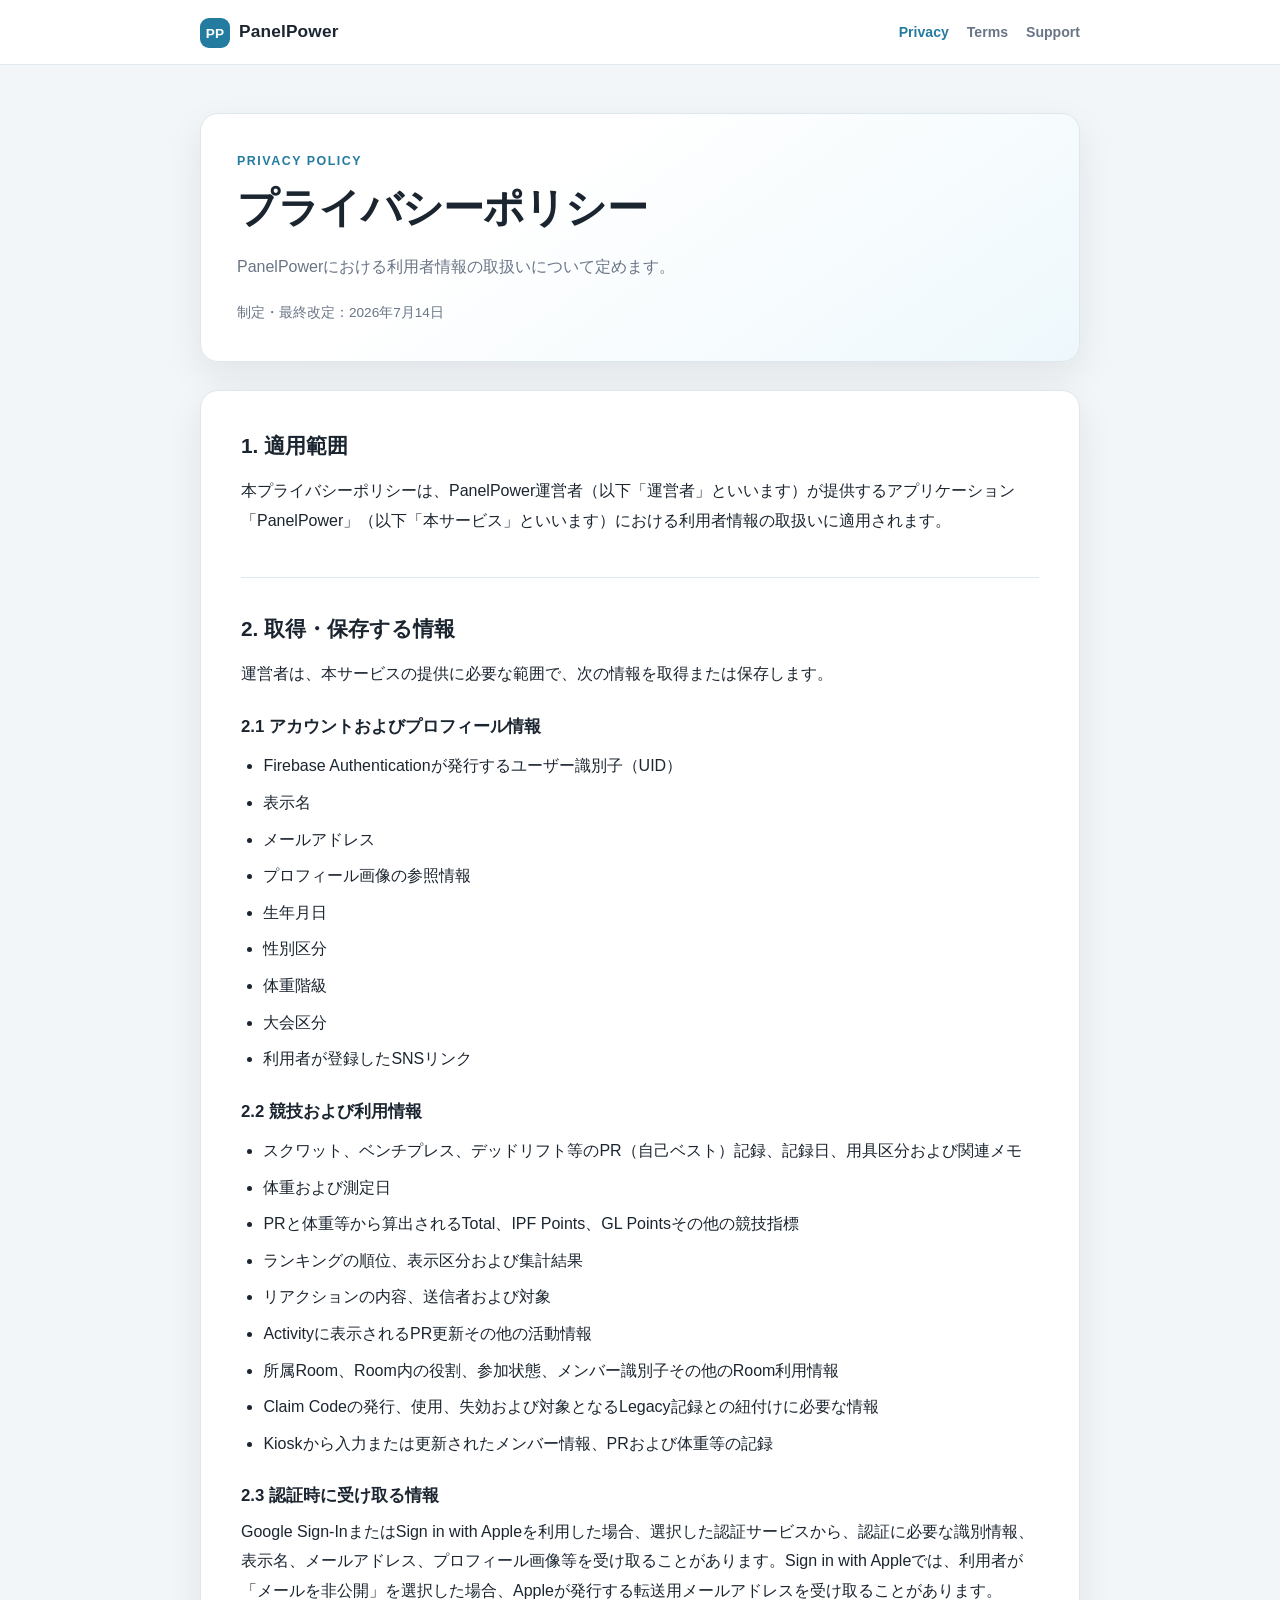
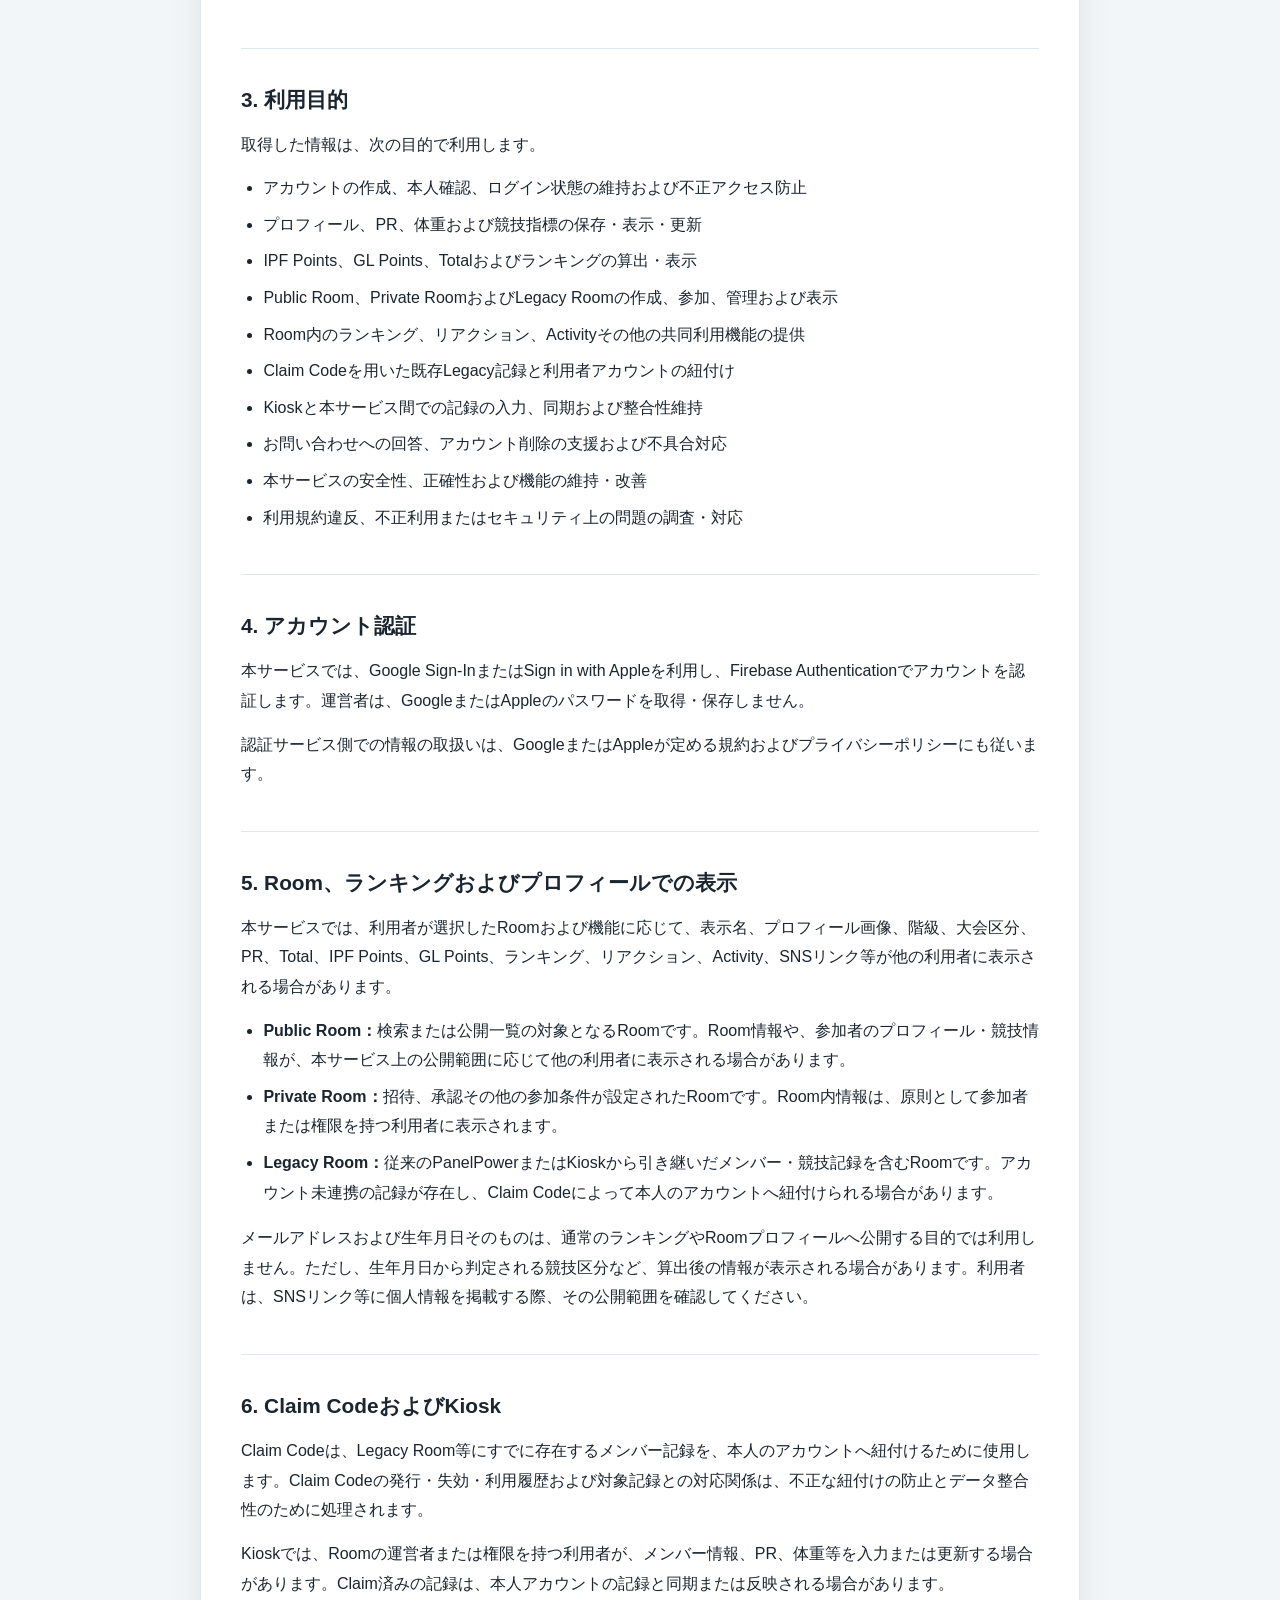
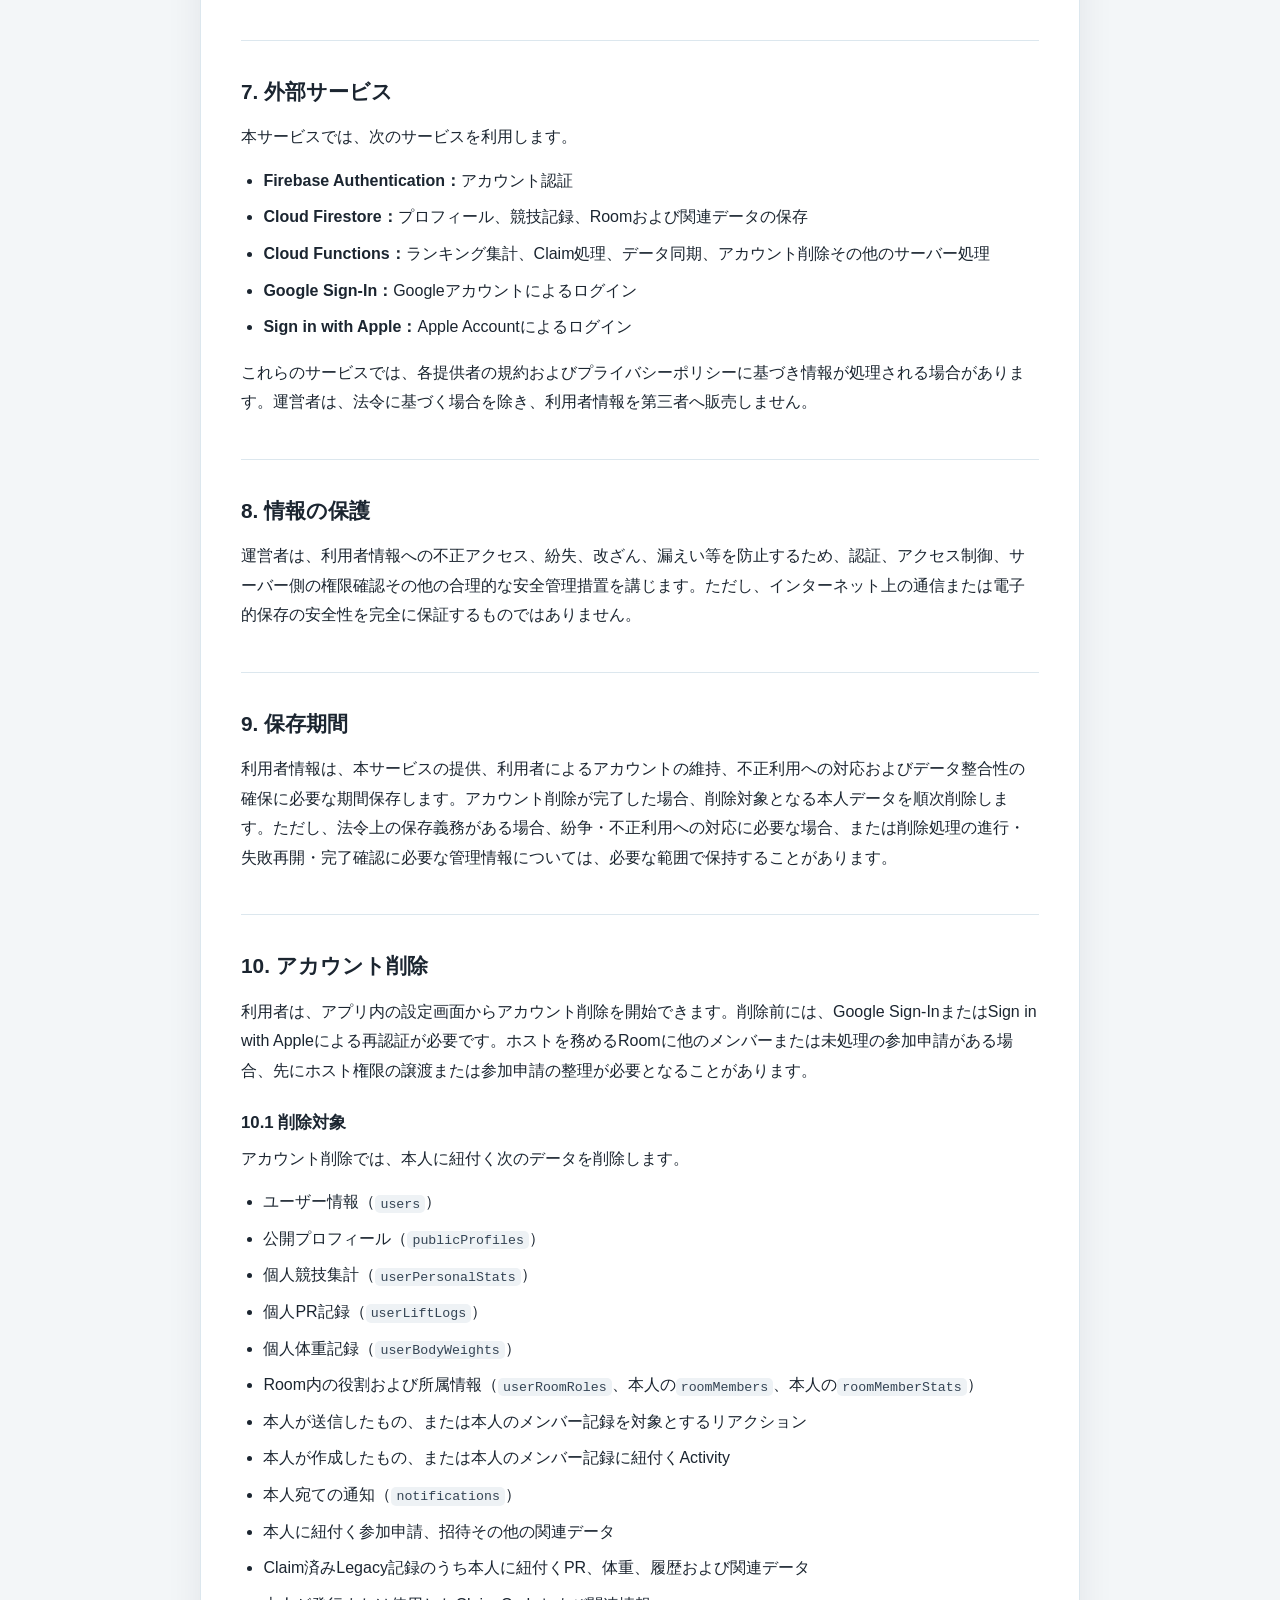
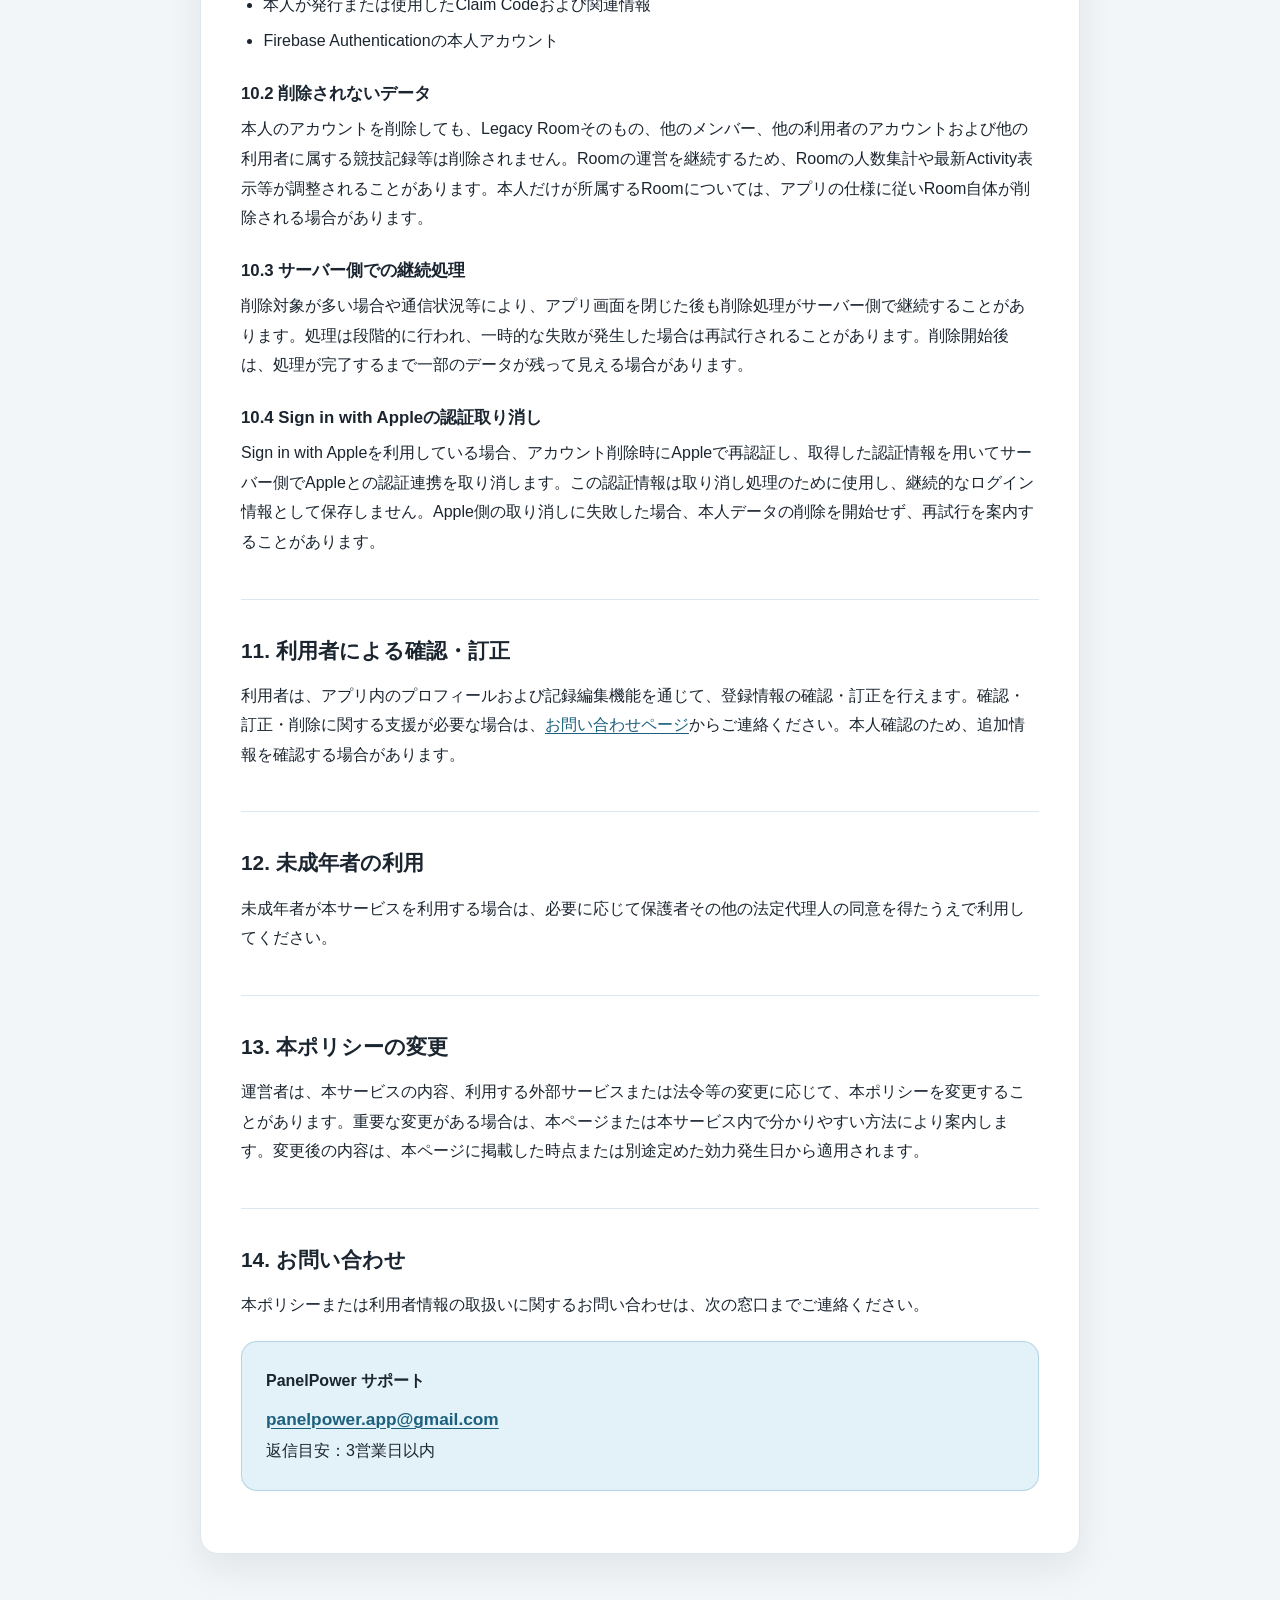
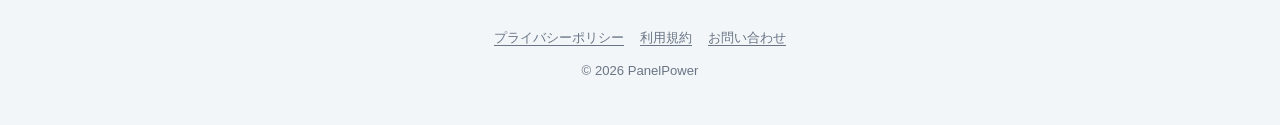
==== privacy/index.html @ cd8bfe13 "Add PanelPower public legal pages" ====
<!doctype html>
<html lang="ja">
  <head>
    <meta charset="utf-8">
    <meta name="viewport" content="width=device-width, initial-scale=1">
    <meta name="description" content="PanelPowerのプライバシーポリシーです。">
    <meta name="theme-color" content="#247BA0">
    <title>プライバシーポリシー | PanelPower</title>
    <link rel="stylesheet" href="../assets/style.css">
  </head>
  <body>
    <header class="site-header">
      <div class="header-inner">
        <a class="brand" href="../" aria-label="PanelPower ホーム">
          <span class="brand-mark" aria-hidden="true">PP</span><span class="brand-text">PanelPower</span>
        </a>
        <nav class="site-nav" aria-label="主要メニュー">
          <a href="../privacy/" aria-current="page">Privacy</a>
          <a href="../terms/">Terms</a>
          <a href="../support/">Support</a>
        </nav>
      </div>
    </header>

    <main>
      <div class="hero">
        <p class="eyebrow">Privacy Policy</p>
        <h1>プライバシーポリシー</h1>
        <p class="lead">PanelPowerにおける利用者情報の取扱いについて定めます。</p>
        <p class="updated">制定・最終改定：2026年7月14日</p>
      </div>

      <article class="document">
        <section>
          <h2>1. 適用範囲</h2>
          <p>本プライバシーポリシーは、PanelPower運営者（以下「運営者」といいます）が提供するアプリケーション「PanelPower」（以下「本サービス」といいます）における利用者情報の取扱いに適用されます。</p>
        </section>

        <section>
          <h2>2. 取得・保存する情報</h2>
          <p>運営者は、本サービスの提供に必要な範囲で、次の情報を取得または保存します。</p>

          <h3>2.1 アカウントおよびプロフィール情報</h3>
          <ul>
            <li>Firebase Authenticationが発行するユーザー識別子（UID）</li>
            <li>表示名</li>
            <li>メールアドレス</li>
            <li>プロフィール画像の参照情報</li>
            <li>生年月日</li>
            <li>性別区分</li>
            <li>体重階級</li>
            <li>大会区分</li>
            <li>利用者が登録したSNSリンク</li>
          </ul>

          <h3>2.2 競技および利用情報</h3>
          <ul>
            <li>スクワット、ベンチプレス、デッドリフト等のPR（自己ベスト）記録、記録日、用具区分および関連メモ</li>
            <li>体重および測定日</li>
            <li>PRと体重等から算出されるTotal、IPF Points、GL Pointsその他の競技指標</li>
            <li>ランキングの順位、表示区分および集計結果</li>
            <li>リアクションの内容、送信者および対象</li>
            <li>Activityに表示されるPR更新その他の活動情報</li>
            <li>所属Room、Room内の役割、参加状態、メンバー識別子その他のRoom利用情報</li>
            <li>Claim Codeの発行、使用、失効および対象となるLegacy記録との紐付けに必要な情報</li>
            <li>Kioskから入力または更新されたメンバー情報、PRおよび体重等の記録</li>
          </ul>

          <h3>2.3 認証時に受け取る情報</h3>
          <p>Google Sign-InまたはSign in with Appleを利用した場合、選択した認証サービスから、認証に必要な識別情報、表示名、メールアドレス、プロフィール画像等を受け取ることがあります。Sign in with Appleでは、利用者が「メールを非公開」を選択した場合、Appleが発行する転送用メールアドレスを受け取ることがあります。</p>
        </section>

        <section>
          <h2>3. 利用目的</h2>
          <p>取得した情報は、次の目的で利用します。</p>
          <ul>
            <li>アカウントの作成、本人確認、ログイン状態の維持および不正アクセス防止</li>
            <li>プロフィール、PR、体重および競技指標の保存・表示・更新</li>
            <li>IPF Points、GL Points、Totalおよびランキングの算出・表示</li>
            <li>Public Room、Private RoomおよびLegacy Roomの作成、参加、管理および表示</li>
            <li>Room内のランキング、リアクション、Activityその他の共同利用機能の提供</li>
            <li>Claim Codeを用いた既存Legacy記録と利用者アカウントの紐付け</li>
            <li>Kioskと本サービス間での記録の入力、同期および整合性維持</li>
            <li>お問い合わせへの回答、アカウント削除の支援および不具合対応</li>
            <li>本サービスの安全性、正確性および機能の維持・改善</li>
            <li>利用規約違反、不正利用またはセキュリティ上の問題の調査・対応</li>
          </ul>
        </section>

        <section>
          <h2>4. アカウント認証</h2>
          <p>本サービスでは、Google Sign-InまたはSign in with Appleを利用し、Firebase Authenticationでアカウントを認証します。運営者は、GoogleまたはAppleのパスワードを取得・保存しません。</p>
          <p>認証サービス側での情報の取扱いは、GoogleまたはAppleが定める規約およびプライバシーポリシーにも従います。</p>
        </section>

        <section>
          <h2>5. Room、ランキングおよびプロフィールでの表示</h2>
          <p>本サービスでは、利用者が選択したRoomおよび機能に応じて、表示名、プロフィール画像、階級、大会区分、PR、Total、IPF Points、GL Points、ランキング、リアクション、Activity、SNSリンク等が他の利用者に表示される場合があります。</p>
          <ul>
            <li><strong>Public Room：</strong>検索または公開一覧の対象となるRoomです。Room情報や、参加者のプロフィール・競技情報が、本サービス上の公開範囲に応じて他の利用者に表示される場合があります。</li>
            <li><strong>Private Room：</strong>招待、承認その他の参加条件が設定されたRoomです。Room内情報は、原則として参加者または権限を持つ利用者に表示されます。</li>
            <li><strong>Legacy Room：</strong>従来のPanelPowerまたはKioskから引き継いだメンバー・競技記録を含むRoomです。アカウント未連携の記録が存在し、Claim Codeによって本人のアカウントへ紐付けられる場合があります。</li>
          </ul>
          <p>メールアドレスおよび生年月日そのものは、通常のランキングやRoomプロフィールへ公開する目的では利用しません。ただし、生年月日から判定される競技区分など、算出後の情報が表示される場合があります。利用者は、SNSリンク等に個人情報を掲載する際、その公開範囲を確認してください。</p>
        </section>

        <section>
          <h2>6. Claim CodeおよびKiosk</h2>
          <p>Claim Codeは、Legacy Room等にすでに存在するメンバー記録を、本人のアカウントへ紐付けるために使用します。Claim Codeの発行・失効・利用履歴および対象記録との対応関係は、不正な紐付けの防止とデータ整合性のために処理されます。</p>
          <p>Kioskでは、Roomの運営者または権限を持つ利用者が、メンバー情報、PR、体重等を入力または更新する場合があります。Claim済みの記録は、本人アカウントの記録と同期または反映される場合があります。</p>
        </section>

        <section>
          <h2>7. 外部サービス</h2>
          <p>本サービスでは、次のサービスを利用します。</p>
          <ul>
            <li><strong>Firebase Authentication：</strong>アカウント認証</li>
            <li><strong>Cloud Firestore：</strong>プロフィール、競技記録、Roomおよび関連データの保存</li>
            <li><strong>Cloud Functions：</strong>ランキング集計、Claim処理、データ同期、アカウント削除その他のサーバー処理</li>
            <li><strong>Google Sign-In：</strong>Googleアカウントによるログイン</li>
            <li><strong>Sign in with Apple：</strong>Apple Accountによるログイン</li>
          </ul>
          <p>これらのサービスでは、各提供者の規約およびプライバシーポリシーに基づき情報が処理される場合があります。運営者は、法令に基づく場合を除き、利用者情報を第三者へ販売しません。</p>
        </section>

        <section>
          <h2>8. 情報の保護</h2>
          <p>運営者は、利用者情報への不正アクセス、紛失、改ざん、漏えい等を防止するため、認証、アクセス制御、サーバー側の権限確認その他の合理的な安全管理措置を講じます。ただし、インターネット上の通信または電子的保存の安全性を完全に保証するものではありません。</p>
        </section>

        <section>
          <h2>9. 保存期間</h2>
          <p>利用者情報は、本サービスの提供、利用者によるアカウントの維持、不正利用への対応およびデータ整合性の確保に必要な期間保存します。アカウント削除が完了した場合、削除対象となる本人データを順次削除します。ただし、法令上の保存義務がある場合、紛争・不正利用への対応に必要な場合、または削除処理の進行・失敗再開・完了確認に必要な管理情報については、必要な範囲で保持することがあります。</p>
        </section>

        <section id="account-deletion">
          <h2>10. アカウント削除</h2>
          <p>利用者は、アプリ内の設定画面からアカウント削除を開始できます。削除前には、Google Sign-InまたはSign in with Appleによる再認証が必要です。ホストを務めるRoomに他のメンバーまたは未処理の参加申請がある場合、先にホスト権限の譲渡または参加申請の整理が必要となることがあります。</p>

          <h3>10.1 削除対象</h3>
          <p>アカウント削除では、本人に紐付く次のデータを削除します。</p>
          <ul>
            <li>ユーザー情報（<code>users</code>）</li>
            <li>公開プロフィール（<code>publicProfiles</code>）</li>
            <li>個人競技集計（<code>userPersonalStats</code>）</li>
            <li>個人PR記録（<code>userLiftLogs</code>）</li>
            <li>個人体重記録（<code>userBodyWeights</code>）</li>
            <li>Room内の役割および所属情報（<code>userRoomRoles</code>、本人の<code>roomMembers</code>、本人の<code>roomMemberStats</code>）</li>
            <li>本人が送信したもの、または本人のメンバー記録を対象とするリアクション</li>
            <li>本人が作成したもの、または本人のメンバー記録に紐付くActivity</li>
            <li>本人宛ての通知（<code>notifications</code>）</li>
            <li>本人に紐付く参加申請、招待その他の関連データ</li>
            <li>Claim済みLegacy記録のうち本人に紐付くPR、体重、履歴および関連データ</li>
            <li>本人が発行または使用したClaim Codeおよび関連情報</li>
            <li>Firebase Authenticationの本人アカウント</li>
          </ul>

          <h3>10.2 削除されないデータ</h3>
          <p>本人のアカウントを削除しても、Legacy Roomそのもの、他のメンバー、他の利用者のアカウントおよび他の利用者に属する競技記録等は削除されません。Roomの運営を継続するため、Roomの人数集計や最新Activity表示等が調整されることがあります。本人だけが所属するRoomについては、アプリの仕様に従いRoom自体が削除される場合があります。</p>

          <h3>10.3 サーバー側での継続処理</h3>
          <p>削除対象が多い場合や通信状況等により、アプリ画面を閉じた後も削除処理がサーバー側で継続することがあります。処理は段階的に行われ、一時的な失敗が発生した場合は再試行されることがあります。削除開始後は、処理が完了するまで一部のデータが残って見える場合があります。</p>

          <h3>10.4 Sign in with Appleの認証取り消し</h3>
          <p>Sign in with Appleを利用している場合、アカウント削除時にAppleで再認証し、取得した認証情報を用いてサーバー側でAppleとの認証連携を取り消します。この認証情報は取り消し処理のために使用し、継続的なログイン情報として保存しません。Apple側の取り消しに失敗した場合、本人データの削除を開始せず、再試行を案内することがあります。</p>
        </section>

        <section>
          <h2>11. 利用者による確認・訂正</h2>
          <p>利用者は、アプリ内のプロフィールおよび記録編集機能を通じて、登録情報の確認・訂正を行えます。確認・訂正・削除に関する支援が必要な場合は、<a href="../support/">お問い合わせページ</a>からご連絡ください。本人確認のため、追加情報を確認する場合があります。</p>
        </section>

        <section>
          <h2>12. 未成年者の利用</h2>
          <p>未成年者が本サービスを利用する場合は、必要に応じて保護者その他の法定代理人の同意を得たうえで利用してください。</p>
        </section>

        <section>
          <h2>13. 本ポリシーの変更</h2>
          <p>運営者は、本サービスの内容、利用する外部サービスまたは法令等の変更に応じて、本ポリシーを変更することがあります。重要な変更がある場合は、本ページまたは本サービス内で分かりやすい方法により案内します。変更後の内容は、本ページに掲載した時点または別途定めた効力発生日から適用されます。</p>
        </section>

        <section>
          <h2>14. お問い合わせ</h2>
          <p>本ポリシーまたは利用者情報の取扱いに関するお問い合わせは、次の窓口までご連絡ください。</p>
          <div class="support-card">
            <p><strong>PanelPower サポート</strong></p>
            <a class="mail-link" href="mailto:panelpower.app@gmail.com">panelpower.app@gmail.com</a>
            <p>返信目安：3営業日以内</p>
          </div>
        </section>
      </article>
    </main>

    <footer class="site-footer">
      <div class="footer-links">
        <a href="../privacy/">プライバシーポリシー</a>
        <a href="../terms/">利用規約</a>
        <a href="../support/">お問い合わせ</a>
      </div>
      <div>© 2026 PanelPower</div>
    </footer>
  </body>
</html>
---- assets/style.css ----
:root {
  color-scheme: light;
  --background: #f3f6f8;
  --surface: #ffffff;
  --ink: #1b2530;
  --muted: #697586;
  --blue: #247ba0;
  --blue-dark: #1b607d;
  --blue-soft: #e3f1f8;
  --line: #dce7ee;
  --shadow: 0 14px 36px rgba(11, 31, 51, 0.08);
  --radius: 18px;
}

* {
  box-sizing: border-box;
}

html {
  scroll-behavior: smooth;
  -webkit-text-size-adjust: 100%;
}

body {
  margin: 0;
  min-width: 320px;
  background: var(--background);
  color: var(--ink);
  font-family: -apple-system, BlinkMacSystemFont, "Hiragino Sans", "Yu Gothic",
    "YuGothic", "Noto Sans JP", "Segoe UI", sans-serif;
  font-size: 16px;
  line-height: 1.85;
}

a {
  color: var(--blue-dark);
  text-decoration-thickness: 1px;
  text-underline-offset: 3px;
}

a:hover {
  color: var(--blue);
}

a:focus-visible {
  border-radius: 4px;
  outline: 3px solid rgba(36, 123, 160, 0.28);
  outline-offset: 3px;
}

.site-header {
  position: sticky;
  z-index: 10;
  top: 0;
  border-bottom: 1px solid rgba(220, 231, 238, 0.9);
  background: rgba(255, 255, 255, 0.96);
}

.header-inner {
  display: flex;
  align-items: center;
  justify-content: space-between;
  width: min(100% - 32px, 880px);
  min-height: 64px;
  margin: 0 auto;
  gap: 20px;
}

.brand {
  color: var(--ink);
  font-size: 1.08rem;
  font-weight: 800;
  letter-spacing: 0.01em;
  text-decoration: none;
}

.brand-mark {
  display: inline-grid;
  width: 30px;
  height: 30px;
  margin-right: 9px;
  border-radius: 9px;
  background: var(--blue);
  color: #fff;
  font-size: 0.85rem;
  place-items: center;
  vertical-align: -1px;
}

.site-nav {
  display: flex;
  align-items: center;
  gap: 18px;
  font-size: 0.88rem;
  font-weight: 700;
}

.site-nav a {
  color: var(--muted);
  text-decoration: none;
}

.site-nav a[aria-current="page"],
.site-nav a:hover {
  color: var(--blue);
}

main {
  width: min(100% - 32px, 880px);
  margin: 0 auto;
  padding: 48px 0 72px;
}

.hero {
  margin-bottom: 28px;
  padding: 36px;
  border: 1px solid var(--line);
  border-radius: var(--radius);
  background: linear-gradient(145deg, #ffffff 35%, #eef8fc 100%);
  box-shadow: var(--shadow);
}

.eyebrow {
  margin: 0 0 6px;
  color: var(--blue);
  font-size: 0.78rem;
  font-weight: 800;
  letter-spacing: 0.12em;
  text-transform: uppercase;
}

h1,
h2,
h3 {
  line-height: 1.45;
}

h1 {
  margin: 0;
  font-size: clamp(1.8rem, 7vw, 2.55rem);
  letter-spacing: -0.02em;
}

.lead {
  max-width: 660px;
  margin: 14px 0 0;
  color: var(--muted);
  font-size: 1rem;
}

.updated {
  margin: 18px 0 0;
  color: var(--muted);
  font-size: 0.85rem;
}

.document {
  padding: 40px;
  border: 1px solid var(--line);
  border-radius: var(--radius);
  background: var(--surface);
  box-shadow: var(--shadow);
}

.document section + section {
  margin-top: 42px;
  padding-top: 36px;
  border-top: 1px solid var(--line);
}

.document h2 {
  margin: 0 0 15px;
  color: var(--ink);
  font-size: 1.3rem;
}

.document h3 {
  margin: 26px 0 8px;
  font-size: 1.05rem;
}

.document p {
  margin: 0 0 14px;
}

.document p:last-child {
  margin-bottom: 0;
}

.document ul,
.document ol {
  margin: 12px 0 16px;
  padding-left: 1.4em;
}

.document li + li {
  margin-top: 7px;
}

.note {
  margin: 22px 0;
  padding: 18px 20px;
  border-left: 4px solid var(--blue);
  border-radius: 4px 12px 12px 4px;
  background: var(--blue-soft);
}

.note strong {
  color: var(--blue-dark);
}

code {
  padding: 0.12em 0.38em;
  border-radius: 5px;
  background: #eef2f5;
  color: #344454;
  font-family: ui-monospace, SFMono-Regular, Menlo, Monaco, Consolas, monospace;
  font-size: 0.83em;
}

.page-grid {
  display: grid;
  grid-template-columns: repeat(3, minmax(0, 1fr));
  gap: 16px;
}

.page-card {
  display: flex;
  min-height: 190px;
  padding: 24px;
  border: 1px solid var(--line);
  border-radius: var(--radius);
  background: var(--surface);
  box-shadow: var(--shadow);
  color: var(--ink);
  flex-direction: column;
  text-decoration: none;
}

.page-card:hover {
  border-color: rgba(36, 123, 160, 0.42);
  color: var(--ink);
  transform: translateY(-2px);
}

.page-card h2 {
  margin: 10px 0 8px;
  font-size: 1.18rem;
}

.page-card p {
  margin: 0;
  color: var(--muted);
  font-size: 0.92rem;
}

.page-card .arrow {
  margin-top: auto;
  padding-top: 16px;
  color: var(--blue);
  font-weight: 800;
}

.support-card {
  margin: 22px 0;
  padding: 24px;
  border: 1px solid rgba(36, 123, 160, 0.25);
  border-radius: 16px;
  background: var(--blue-soft);
}

.support-card p {
  margin-bottom: 8px;
}

.mail-link {
  overflow-wrap: anywhere;
  font-size: 1.08rem;
  font-weight: 800;
}

.site-footer {
  padding: 0 16px 42px;
  color: var(--muted);
  font-size: 0.82rem;
  text-align: center;
}

.footer-links {
  display: flex;
  justify-content: center;
  margin-bottom: 9px;
  gap: 16px;
  flex-wrap: wrap;
}

.footer-links a {
  color: var(--muted);
}

@media (max-width: 700px) {
  .header-inner {
    min-height: 58px;
  }

  .site-nav {
    gap: 12px;
    font-size: 0.76rem;
  }

  .brand-text {
    display: none;
  }

  .brand-mark {
    margin-right: 0;
  }

  main {
    padding: 28px 0 52px;
  }

  .hero,
  .document {
    padding: 24px 20px;
  }

  .document section + section {
    margin-top: 34px;
    padding-top: 30px;
  }

  .page-grid {
    grid-template-columns: 1fr;
  }

  .page-card {
    min-height: 0;
  }
}

@media print {
  body {
    background: #fff;
    font-size: 11pt;
  }

  .site-header,
  .site-footer {
    display: none;
  }

  main {
    width: 100%;
    padding: 0;
  }

  .hero,
  .document {
    border: 0;
    box-shadow: none;
  }
}
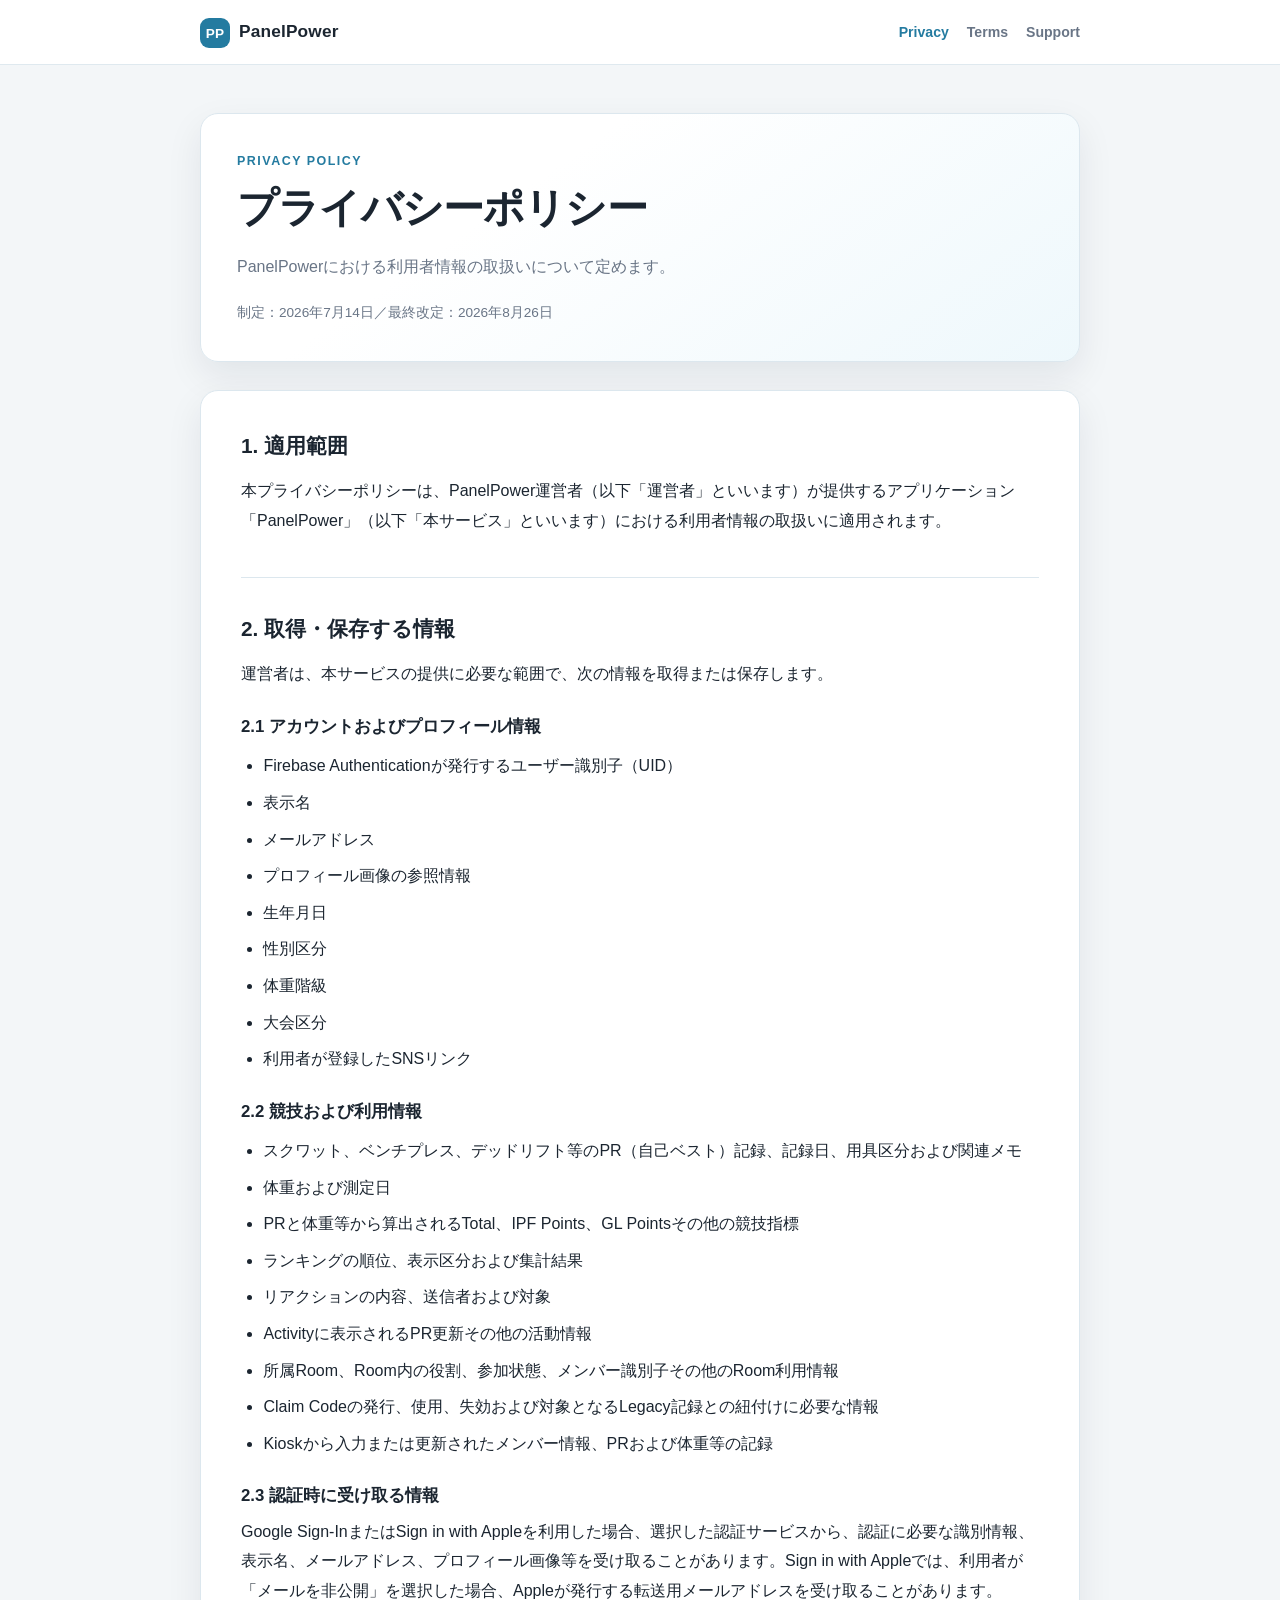
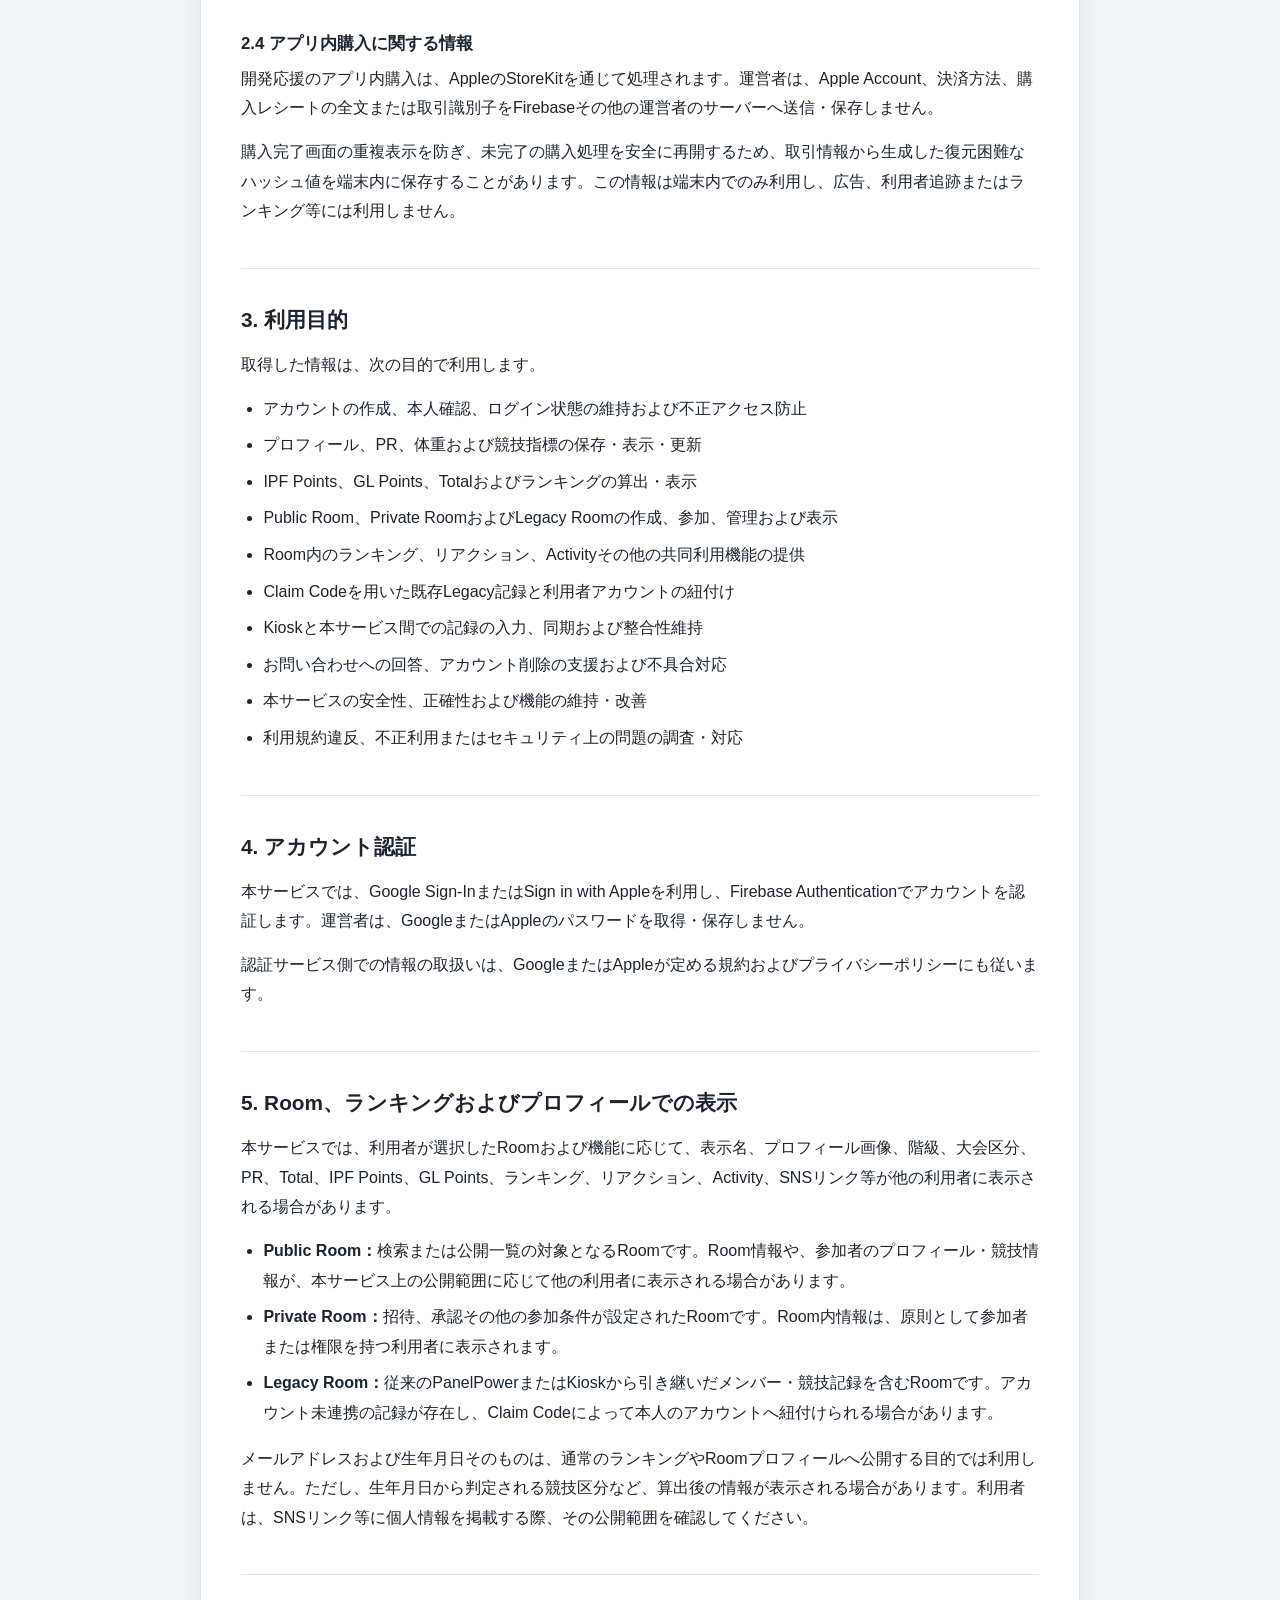
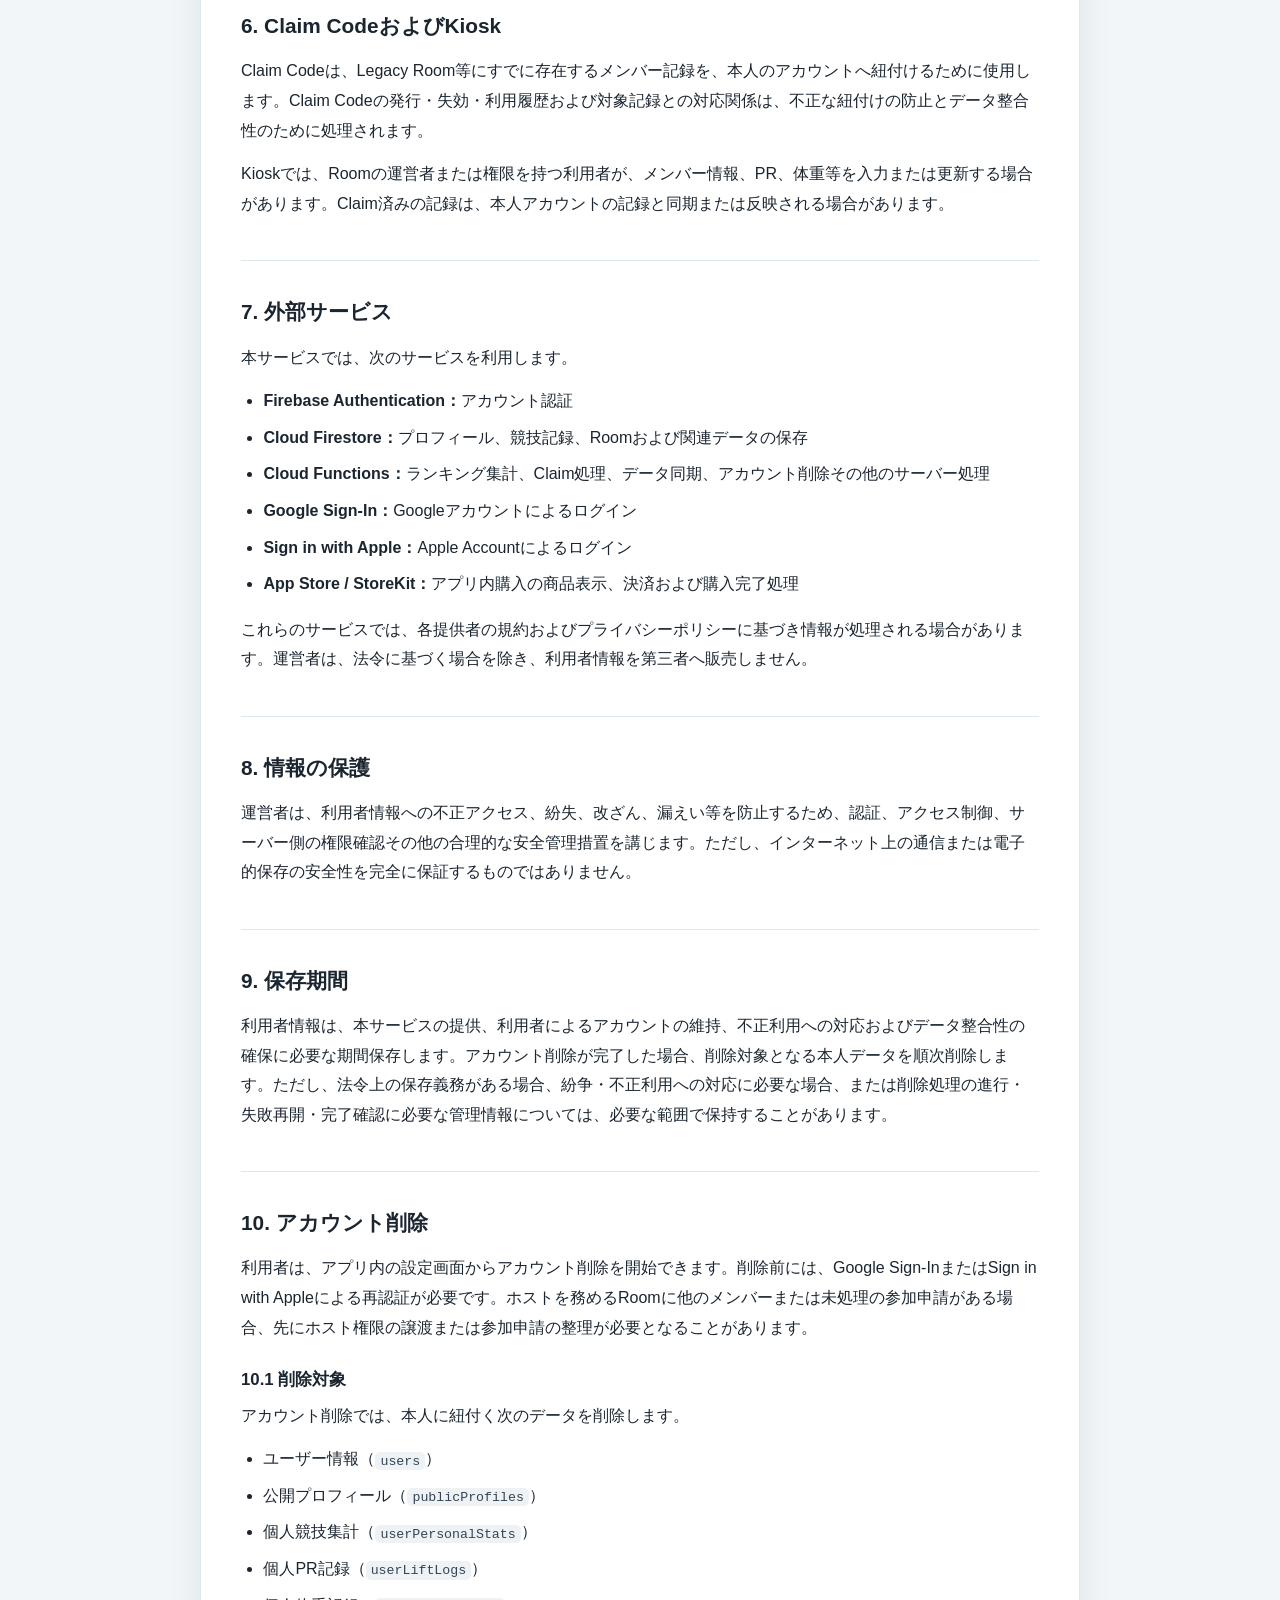
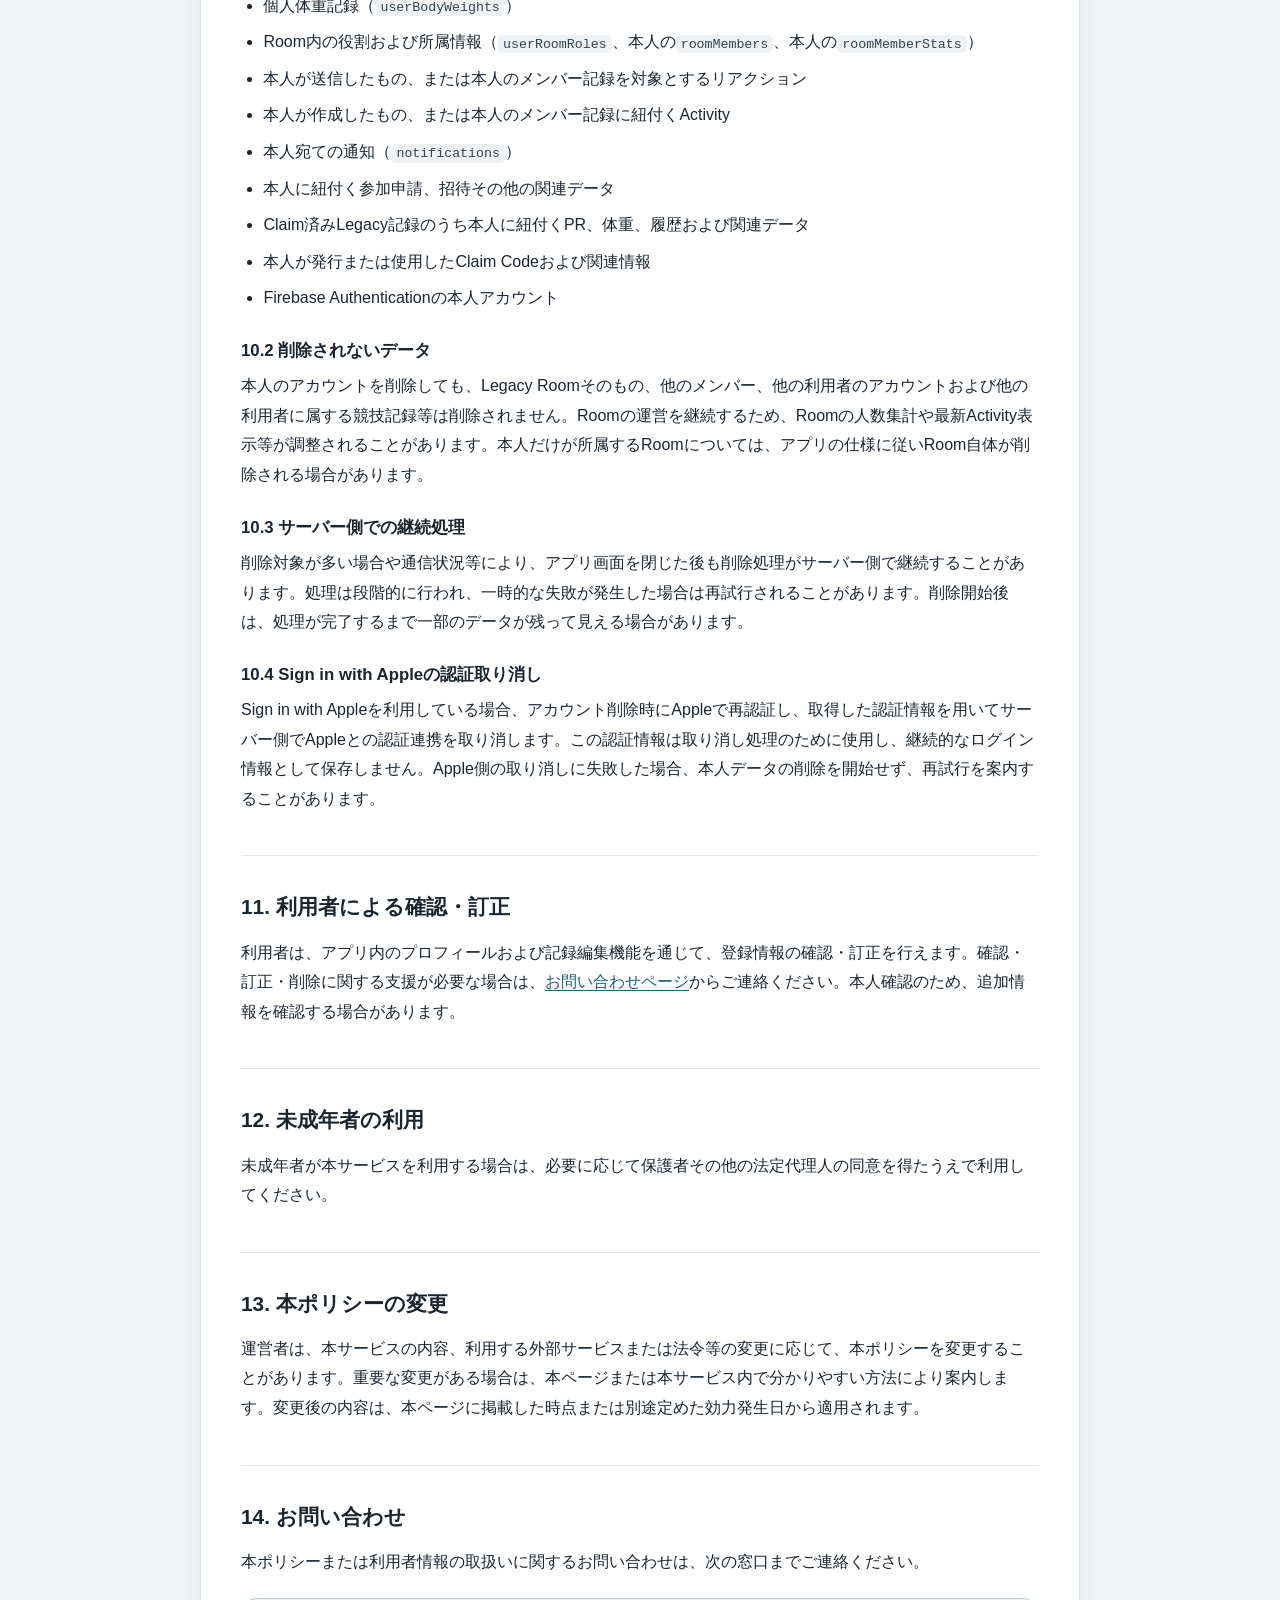
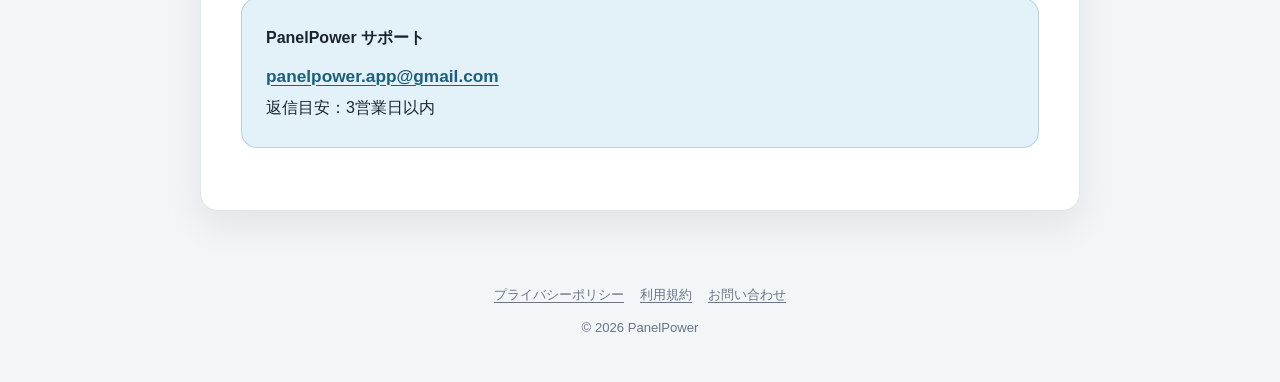
==== commit 4140d83a: "docs: update legal pages for support purchases" ====
--- a/privacy/index.html
+++ b/privacy/index.html
@@ -27,7 +27,7 @@
         <p class="eyebrow">Privacy Policy</p>
         <h1>プライバシーポリシー</h1>
         <p class="lead">PanelPowerにおける利用者情報の取扱いについて定めます。</p>
-        <p class="updated">制定・最終改定：2026年7月14日</p>
+        <p class="updated">制定：2026年7月14日／最終改定：2026年8月26日</p>
       </div>
 
       <article class="document">
@@ -68,6 +68,10 @@
 
           <h3>2.3 認証時に受け取る情報</h3>
           <p>Google Sign-InまたはSign in with Appleを利用した場合、選択した認証サービスから、認証に必要な識別情報、表示名、メールアドレス、プロフィール画像等を受け取ることがあります。Sign in with Appleでは、利用者が「メールを非公開」を選択した場合、Appleが発行する転送用メールアドレスを受け取ることがあります。</p>
+
+          <h3>2.4 アプリ内購入に関する情報</h3>
+          <p>開発応援のアプリ内購入は、AppleのStoreKitを通じて処理されます。運営者は、Apple Account、決済方法、購入レシートの全文または取引識別子をFirebaseその他の運営者のサーバーへ送信・保存しません。</p>
+          <p>購入完了画面の重複表示を防ぎ、未完了の購入処理を安全に再開するため、取引情報から生成した復元困難なハッシュ値を端末内に保存することがあります。この情報は端末内でのみ利用し、広告、利用者追跡またはランキング等には利用しません。</p>
         </section>
 
         <section>
@@ -119,6 +123,7 @@
             <li><strong>Cloud Functions：</strong>ランキング集計、Claim処理、データ同期、アカウント削除その他のサーバー処理</li>
             <li><strong>Google Sign-In：</strong>Googleアカウントによるログイン</li>
             <li><strong>Sign in with Apple：</strong>Apple Accountによるログイン</li>
+            <li><strong>App Store / StoreKit：</strong>アプリ内購入の商品表示、決済および購入完了処理</li>
           </ul>
           <p>これらのサービスでは、各提供者の規約およびプライバシーポリシーに基づき情報が処理される場合があります。運営者は、法令に基づく場合を除き、利用者情報を第三者へ販売しません。</p>
         </section>
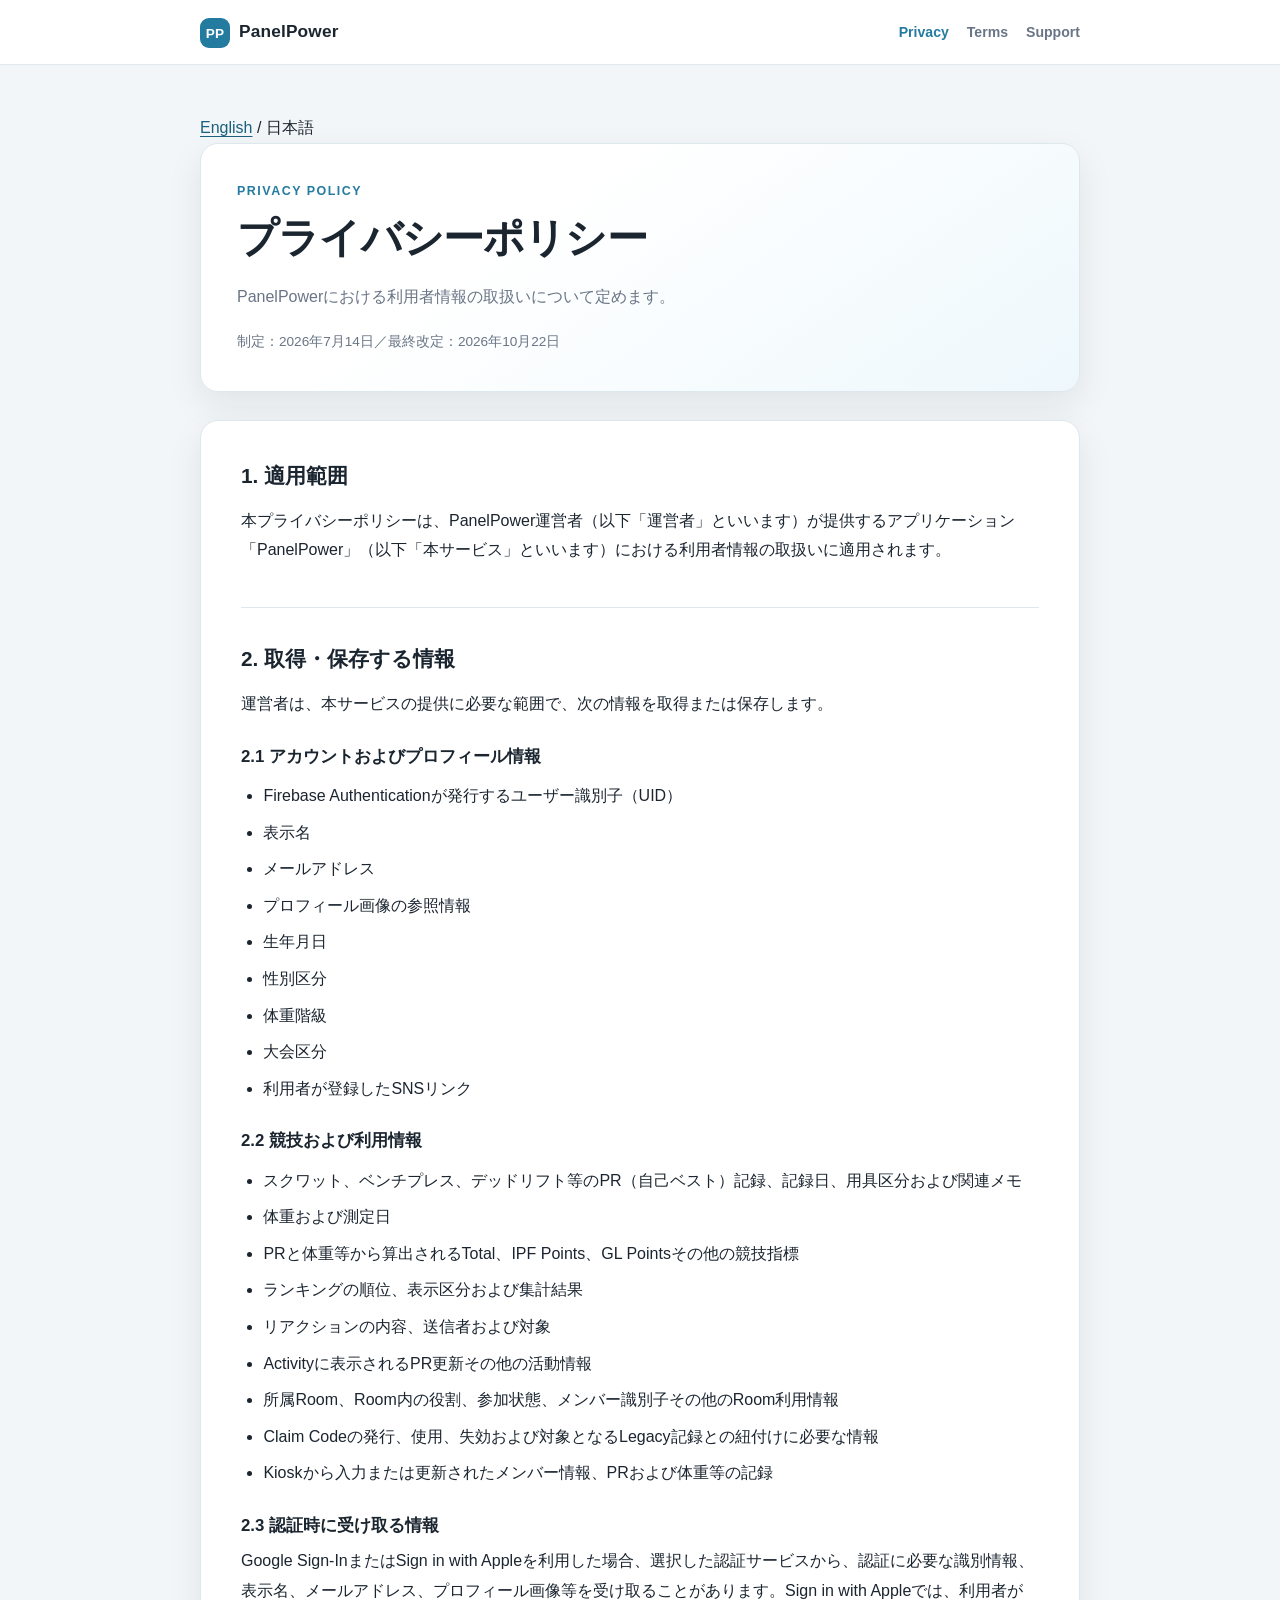
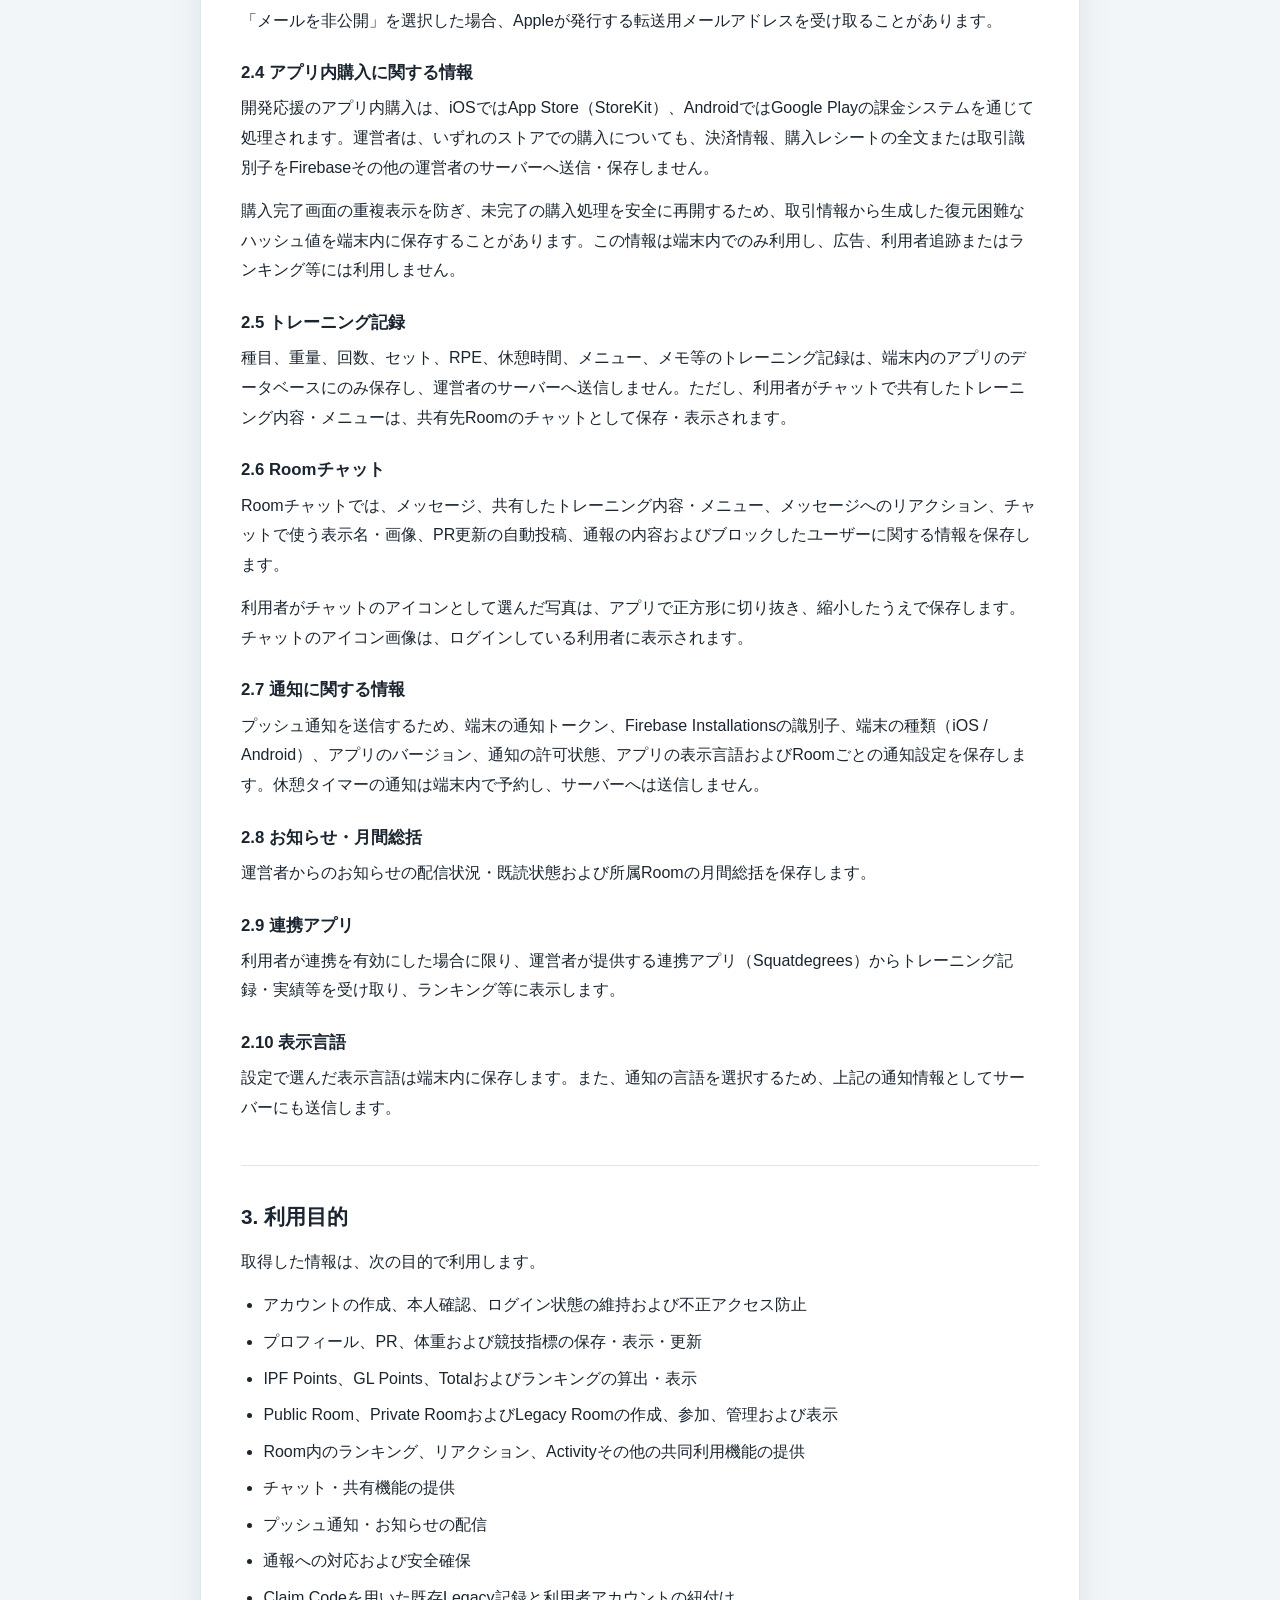
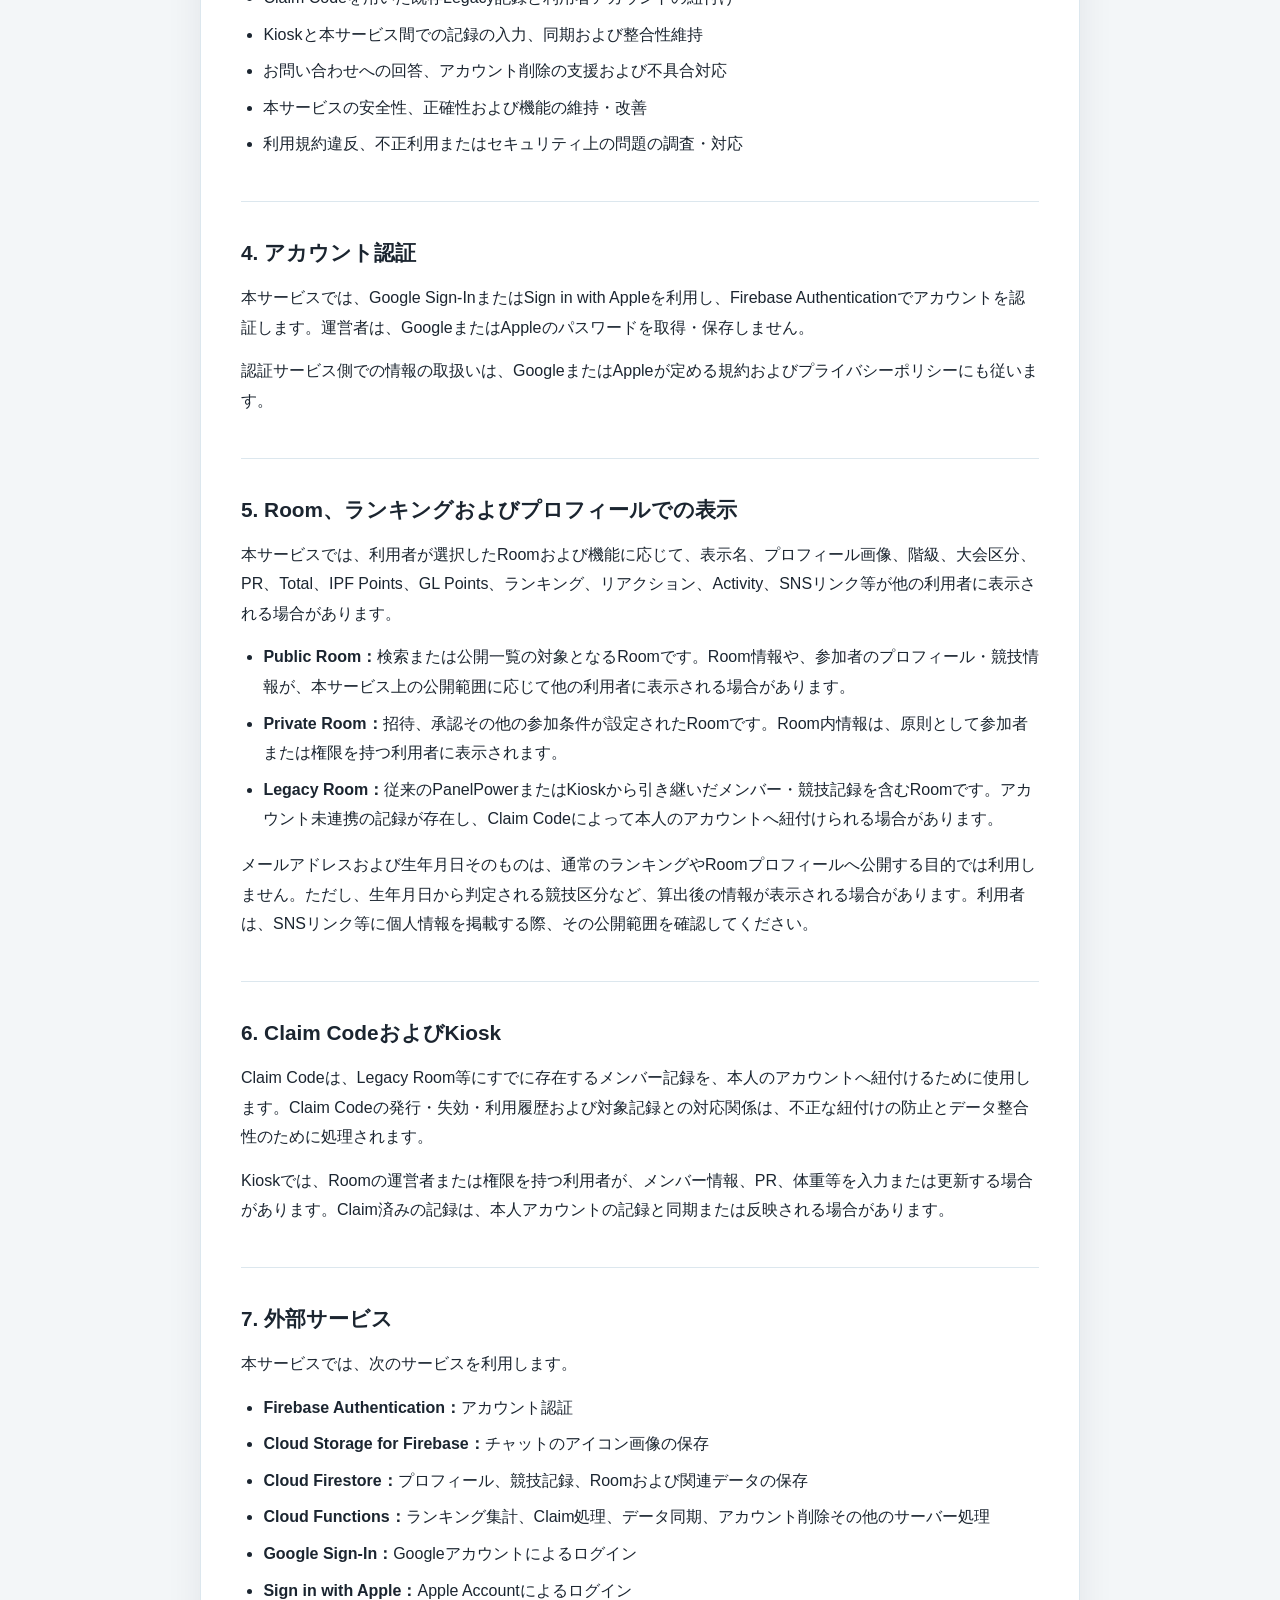
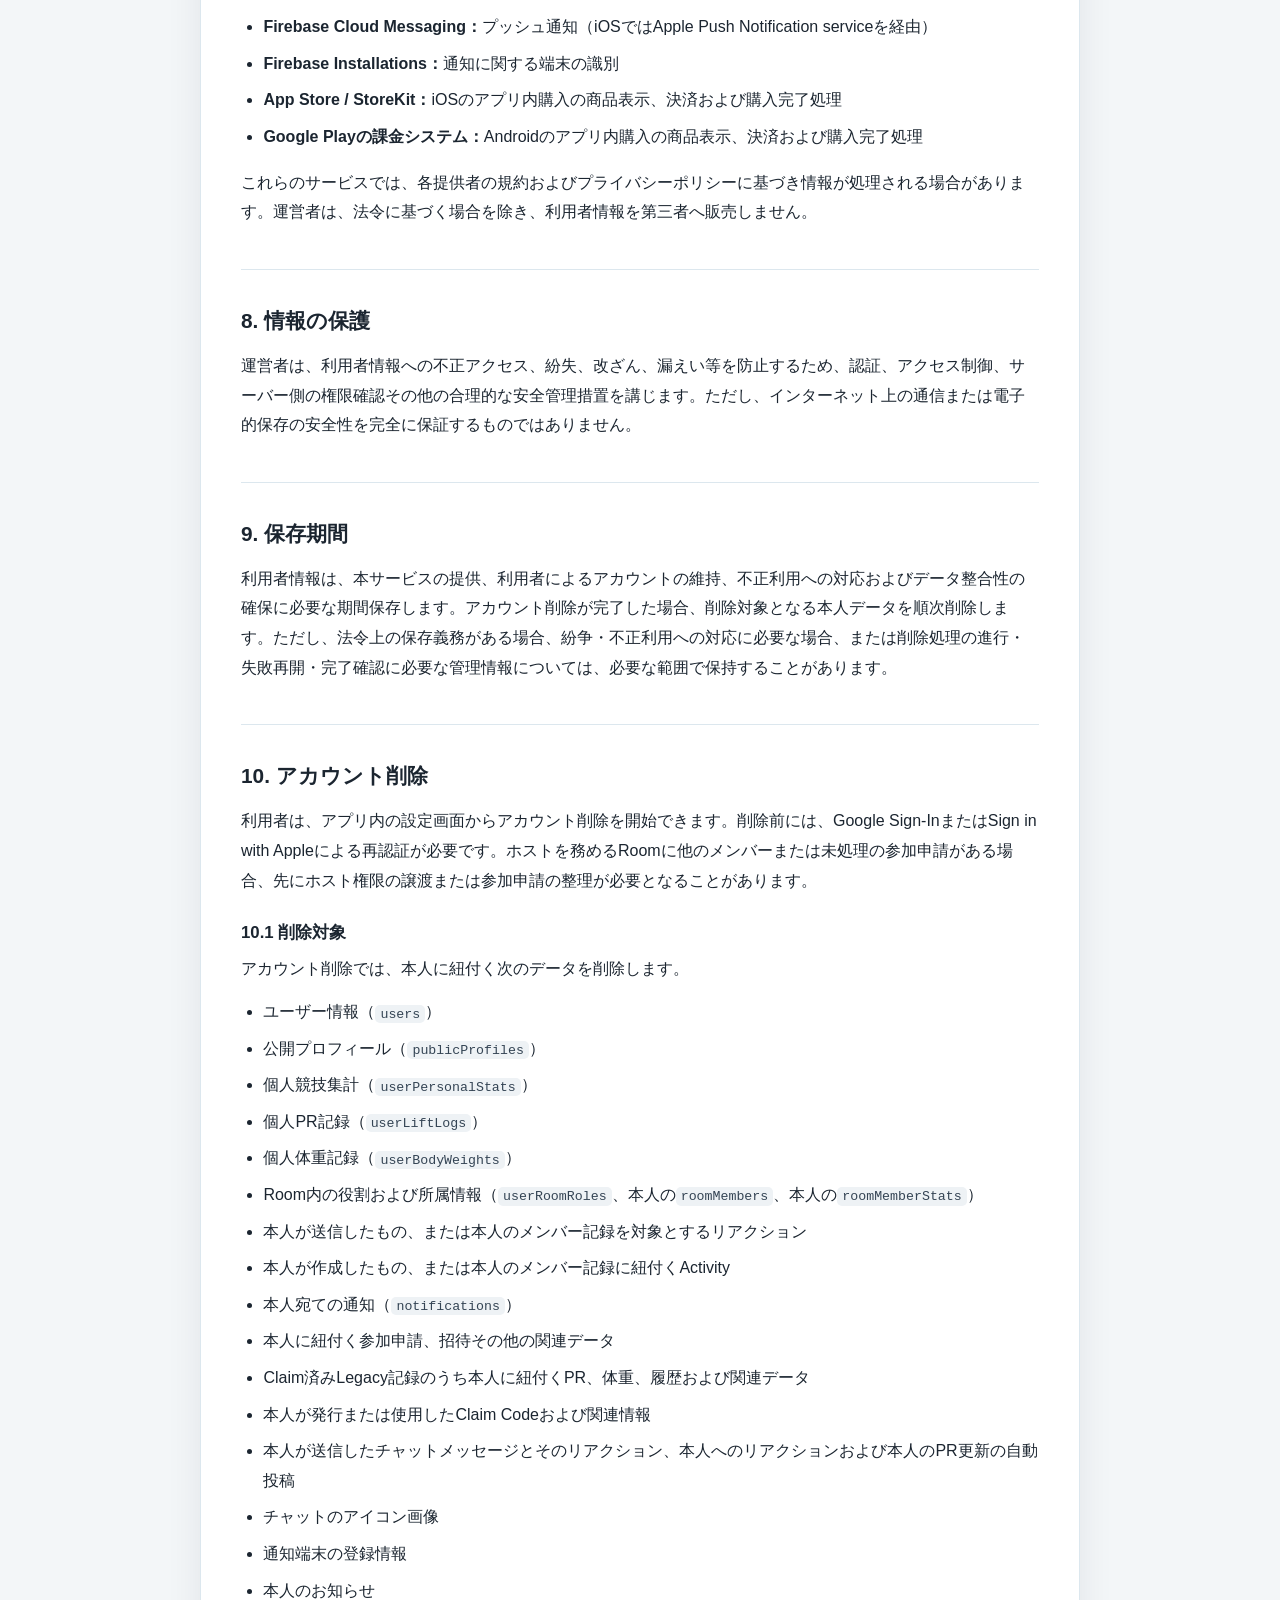
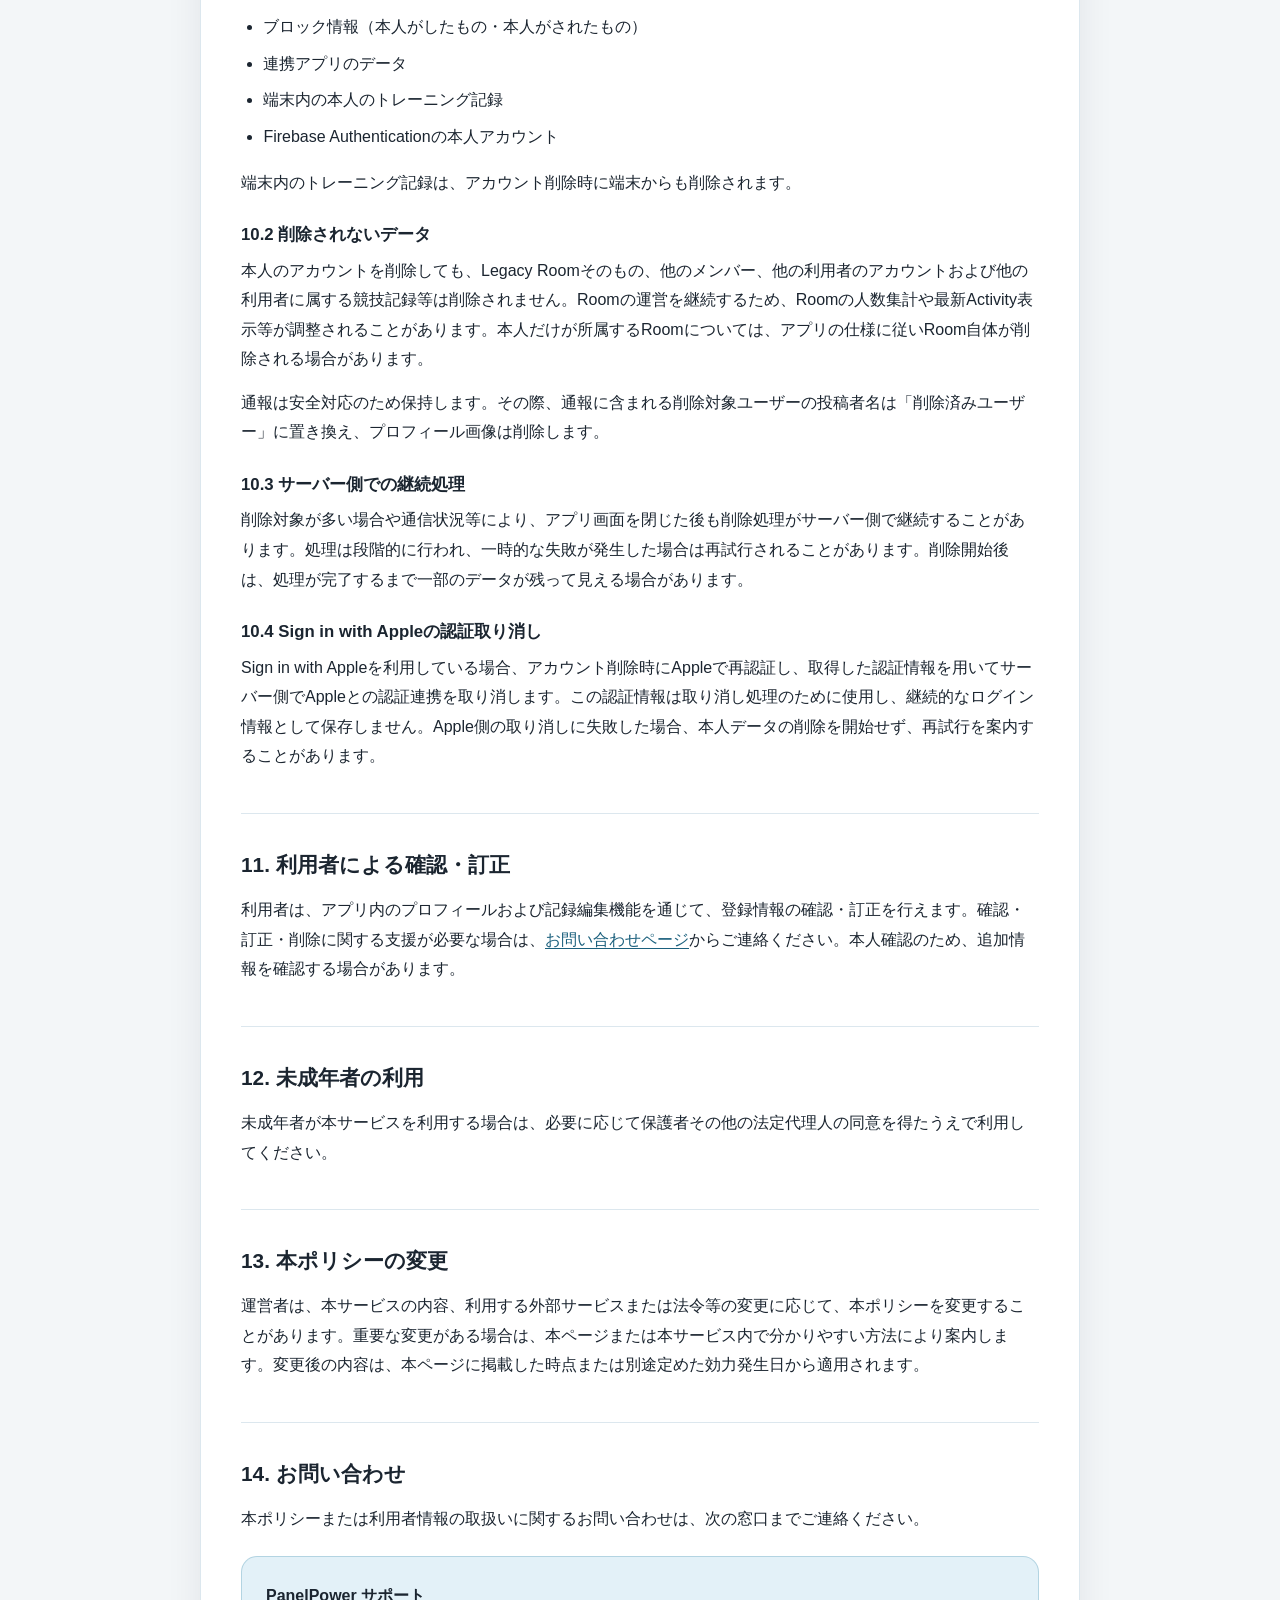
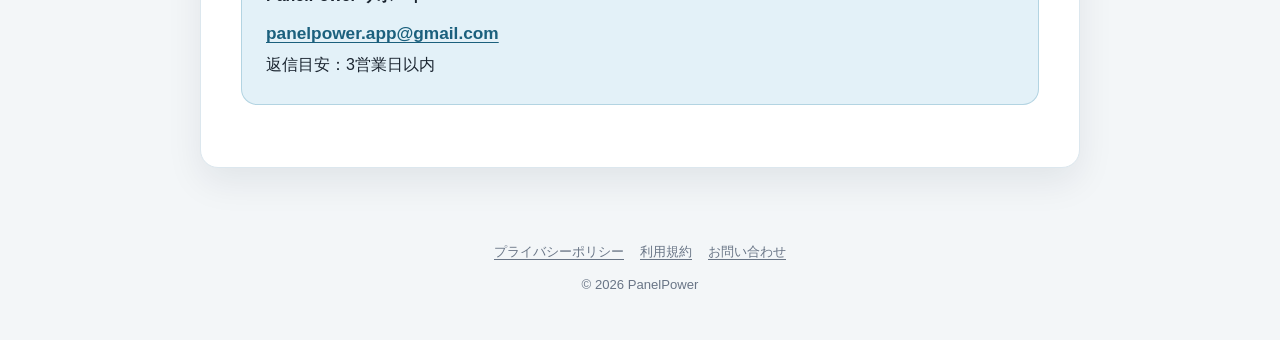
==== commit f835fbb4: "Merge pull request #2 from hanageouji58-svg/codex/english-public-pages Align Japanese and English le" ====
--- a/privacy/index.html
+++ b/privacy/index.html
@@ -23,11 +23,12 @@
     </header>
 
     <main>
+      <nav aria-label="言語 / Language"><a href="../en/privacy/" lang="en" hreflang="en">English</a> / <span lang="ja" aria-current="page">日本語</span></nav>
       <div class="hero">
         <p class="eyebrow">Privacy Policy</p>
         <h1>プライバシーポリシー</h1>
         <p class="lead">PanelPowerにおける利用者情報の取扱いについて定めます。</p>
-        <p class="updated">制定：2026年7月14日／最終改定：2026年8月26日</p>
+        <p class="updated">制定：2026年7月14日／最終改定：2026年10月22日</p>
       </div>
 
       <article class="document">
@@ -70,8 +71,27 @@
           <p>Google Sign-InまたはSign in with Appleを利用した場合、選択した認証サービスから、認証に必要な識別情報、表示名、メールアドレス、プロフィール画像等を受け取ることがあります。Sign in with Appleでは、利用者が「メールを非公開」を選択した場合、Appleが発行する転送用メールアドレスを受け取ることがあります。</p>
 
           <h3>2.4 アプリ内購入に関する情報</h3>
-          <p>開発応援のアプリ内購入は、AppleのStoreKitを通じて処理されます。運営者は、Apple Account、決済方法、購入レシートの全文または取引識別子をFirebaseその他の運営者のサーバーへ送信・保存しません。</p>
+          <p>開発応援のアプリ内購入は、iOSではApp Store（StoreKit）、AndroidではGoogle Playの課金システムを通じて処理されます。運営者は、いずれのストアでの購入についても、決済情報、購入レシートの全文または取引識別子をFirebaseその他の運営者のサーバーへ送信・保存しません。</p>
           <p>購入完了画面の重複表示を防ぎ、未完了の購入処理を安全に再開するため、取引情報から生成した復元困難なハッシュ値を端末内に保存することがあります。この情報は端末内でのみ利用し、広告、利用者追跡またはランキング等には利用しません。</p>
+
+          <h3>2.5 トレーニング記録</h3>
+          <p>種目、重量、回数、セット、RPE、休憩時間、メニュー、メモ等のトレーニング記録は、端末内のアプリのデータベースにのみ保存し、運営者のサーバーへ送信しません。ただし、利用者がチャットで共有したトレーニング内容・メニューは、共有先Roomのチャットとして保存・表示されます。</p>
+
+          <h3>2.6 Roomチャット</h3>
+          <p>Roomチャットでは、メッセージ、共有したトレーニング内容・メニュー、メッセージへのリアクション、チャットで使う表示名・画像、PR更新の自動投稿、通報の内容およびブロックしたユーザーに関する情報を保存します。</p>
+          <p>利用者がチャットのアイコンとして選んだ写真は、アプリで正方形に切り抜き、縮小したうえで保存します。チャットのアイコン画像は、ログインしている利用者に表示されます。</p>
+
+          <h3>2.7 通知に関する情報</h3>
+          <p>プッシュ通知を送信するため、端末の通知トークン、Firebase Installationsの識別子、端末の種類（iOS / Android）、アプリのバージョン、通知の許可状態、アプリの表示言語およびRoomごとの通知設定を保存します。休憩タイマーの通知は端末内で予約し、サーバーへは送信しません。</p>
+
+          <h3>2.8 お知らせ・月間総括</h3>
+          <p>運営者からのお知らせの配信状況・既読状態および所属Roomの月間総括を保存します。</p>
+
+          <h3>2.9 連携アプリ</h3>
+          <p>利用者が連携を有効にした場合に限り、運営者が提供する連携アプリ（Squatdegrees）からトレーニング記録・実績等を受け取り、ランキング等に表示します。</p>
+
+          <h3>2.10 表示言語</h3>
+          <p>設定で選んだ表示言語は端末内に保存します。また、通知の言語を選択するため、上記の通知情報としてサーバーにも送信します。</p>
         </section>
 
         <section>
@@ -83,6 +103,9 @@
             <li>IPF Points、GL Points、Totalおよびランキングの算出・表示</li>
             <li>Public Room、Private RoomおよびLegacy Roomの作成、参加、管理および表示</li>
             <li>Room内のランキング、リアクション、Activityその他の共同利用機能の提供</li>
+            <li>チャット・共有機能の提供</li>
+            <li>プッシュ通知・お知らせの配信</li>
+            <li>通報への対応および安全確保</li>
             <li>Claim Codeを用いた既存Legacy記録と利用者アカウントの紐付け</li>
             <li>Kioskと本サービス間での記録の入力、同期および整合性維持</li>
             <li>お問い合わせへの回答、アカウント削除の支援および不具合対応</li>
@@ -119,11 +142,15 @@
           <p>本サービスでは、次のサービスを利用します。</p>
           <ul>
             <li><strong>Firebase Authentication：</strong>アカウント認証</li>
+            <li><strong>Cloud Storage for Firebase：</strong>チャットのアイコン画像の保存</li>
             <li><strong>Cloud Firestore：</strong>プロフィール、競技記録、Roomおよび関連データの保存</li>
             <li><strong>Cloud Functions：</strong>ランキング集計、Claim処理、データ同期、アカウント削除その他のサーバー処理</li>
             <li><strong>Google Sign-In：</strong>Googleアカウントによるログイン</li>
             <li><strong>Sign in with Apple：</strong>Apple Accountによるログイン</li>
-            <li><strong>App Store / StoreKit：</strong>アプリ内購入の商品表示、決済および購入完了処理</li>
+            <li><strong>Firebase Cloud Messaging：</strong>プッシュ通知（iOSではApple Push Notification serviceを経由）</li>
+            <li><strong>Firebase Installations：</strong>通知に関する端末の識別</li>
+            <li><strong>App Store / StoreKit：</strong>iOSのアプリ内購入の商品表示、決済および購入完了処理</li>
+            <li><strong>Google Playの課金システム：</strong>Androidのアプリ内購入の商品表示、決済および購入完了処理</li>
           </ul>
           <p>これらのサービスでは、各提供者の規約およびプライバシーポリシーに基づき情報が処理される場合があります。運営者は、法令に基づく場合を除き、利用者情報を第三者へ販売しません。</p>
         </section>
@@ -157,11 +184,22 @@
             <li>本人に紐付く参加申請、招待その他の関連データ</li>
             <li>Claim済みLegacy記録のうち本人に紐付くPR、体重、履歴および関連データ</li>
             <li>本人が発行または使用したClaim Codeおよび関連情報</li>
+            <li>本人が送信したチャットメッセージとそのリアクション、本人へのリアクションおよび本人のPR更新の自動投稿</li>
+            <li>チャットのアイコン画像</li>
+            <li>通知端末の登録情報</li>
+            <li>本人のお知らせ</li>
+            <li>ブロック情報（本人がしたもの・本人がされたもの）</li>
+            <li>連携アプリのデータ</li>
+            <li>端末内の本人のトレーニング記録</li>
             <li>Firebase Authenticationの本人アカウント</li>
           </ul>
+
+          <p>端末内のトレーニング記録は、アカウント削除時に端末からも削除されます。</p>
 
           <h3>10.2 削除されないデータ</h3>
           <p>本人のアカウントを削除しても、Legacy Roomそのもの、他のメンバー、他の利用者のアカウントおよび他の利用者に属する競技記録等は削除されません。Roomの運営を継続するため、Roomの人数集計や最新Activity表示等が調整されることがあります。本人だけが所属するRoomについては、アプリの仕様に従いRoom自体が削除される場合があります。</p>
+
+          <p>通報は安全対応のため保持します。その際、通報に含まれる削除対象ユーザーの投稿者名は「削除済みユーザー」に置き換え、プロフィール画像は削除します。</p>
 
           <h3>10.3 サーバー側での継続処理</h3>
           <p>削除対象が多い場合や通信状況等により、アプリ画面を閉じた後も削除処理がサーバー側で継続することがあります。処理は段階的に行われ、一時的な失敗が発生した場合は再試行されることがあります。削除開始後は、処理が完了するまで一部のデータが残って見える場合があります。</p>
